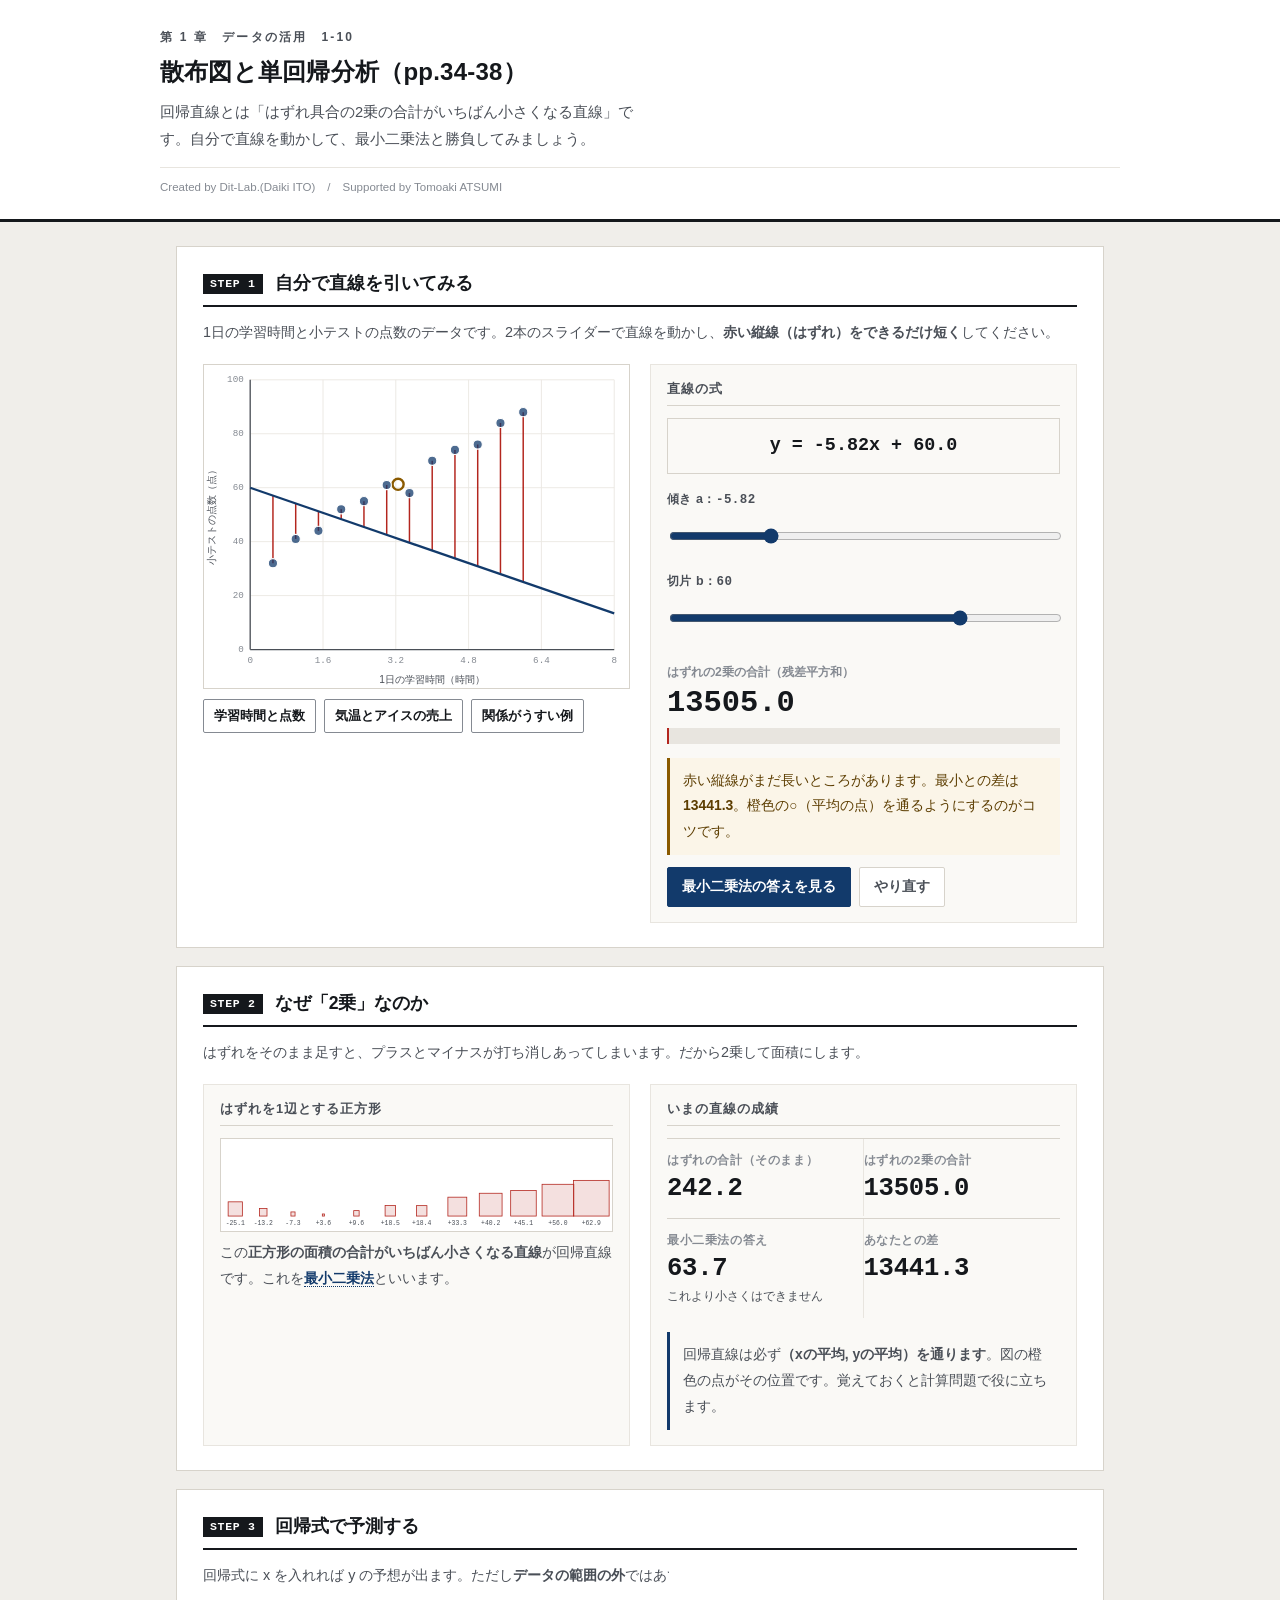
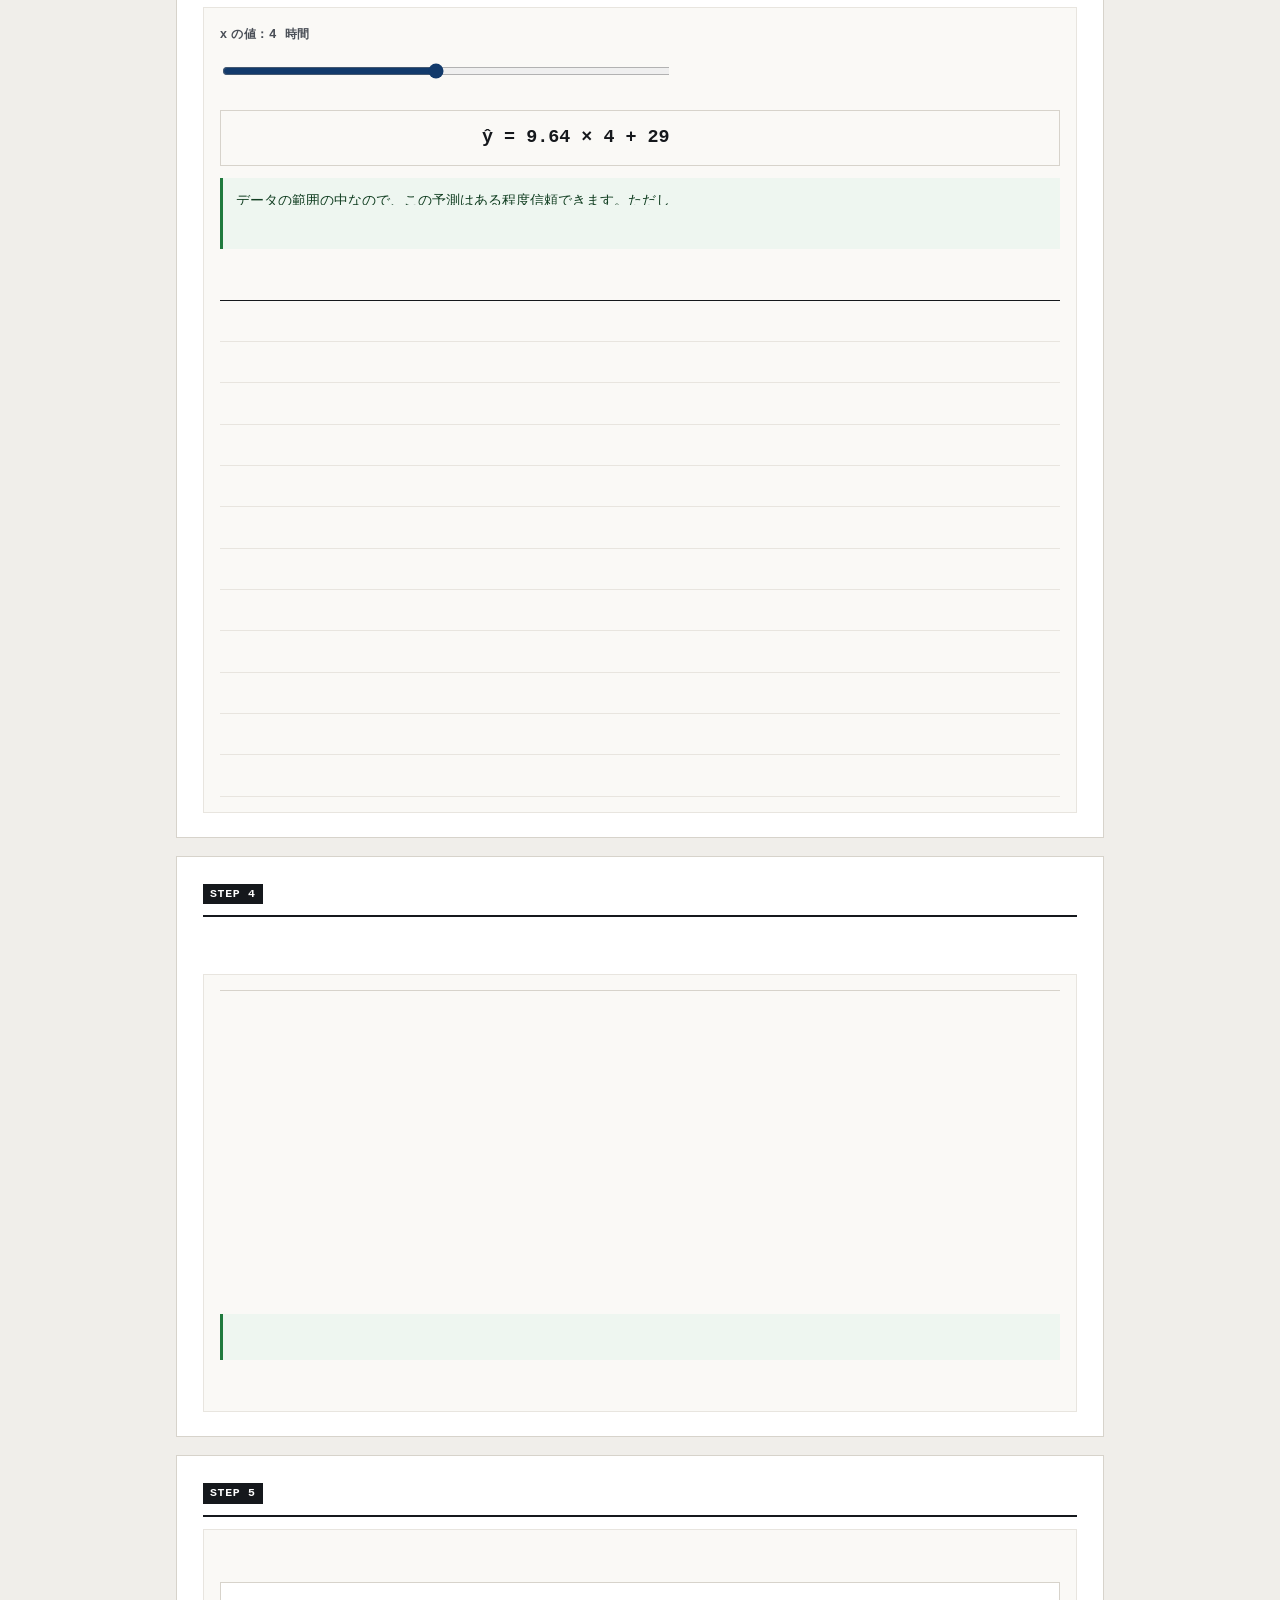
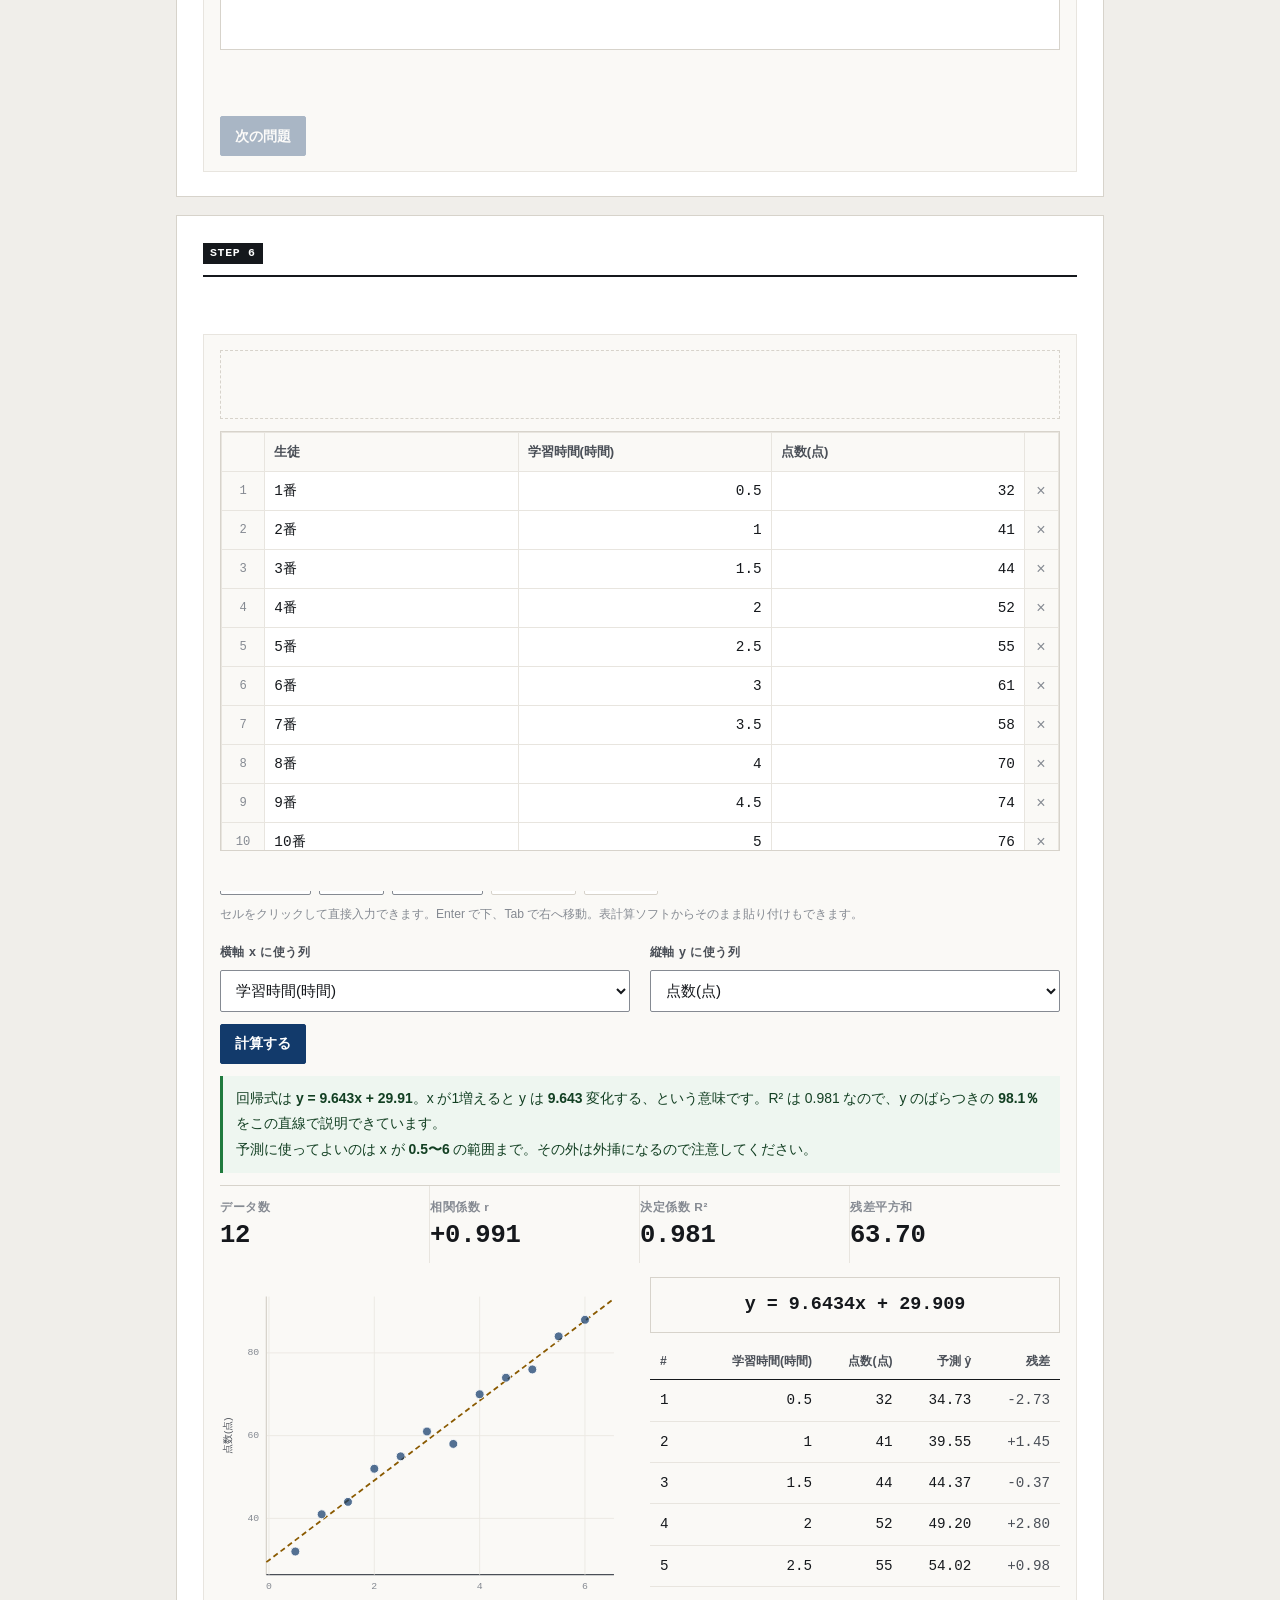
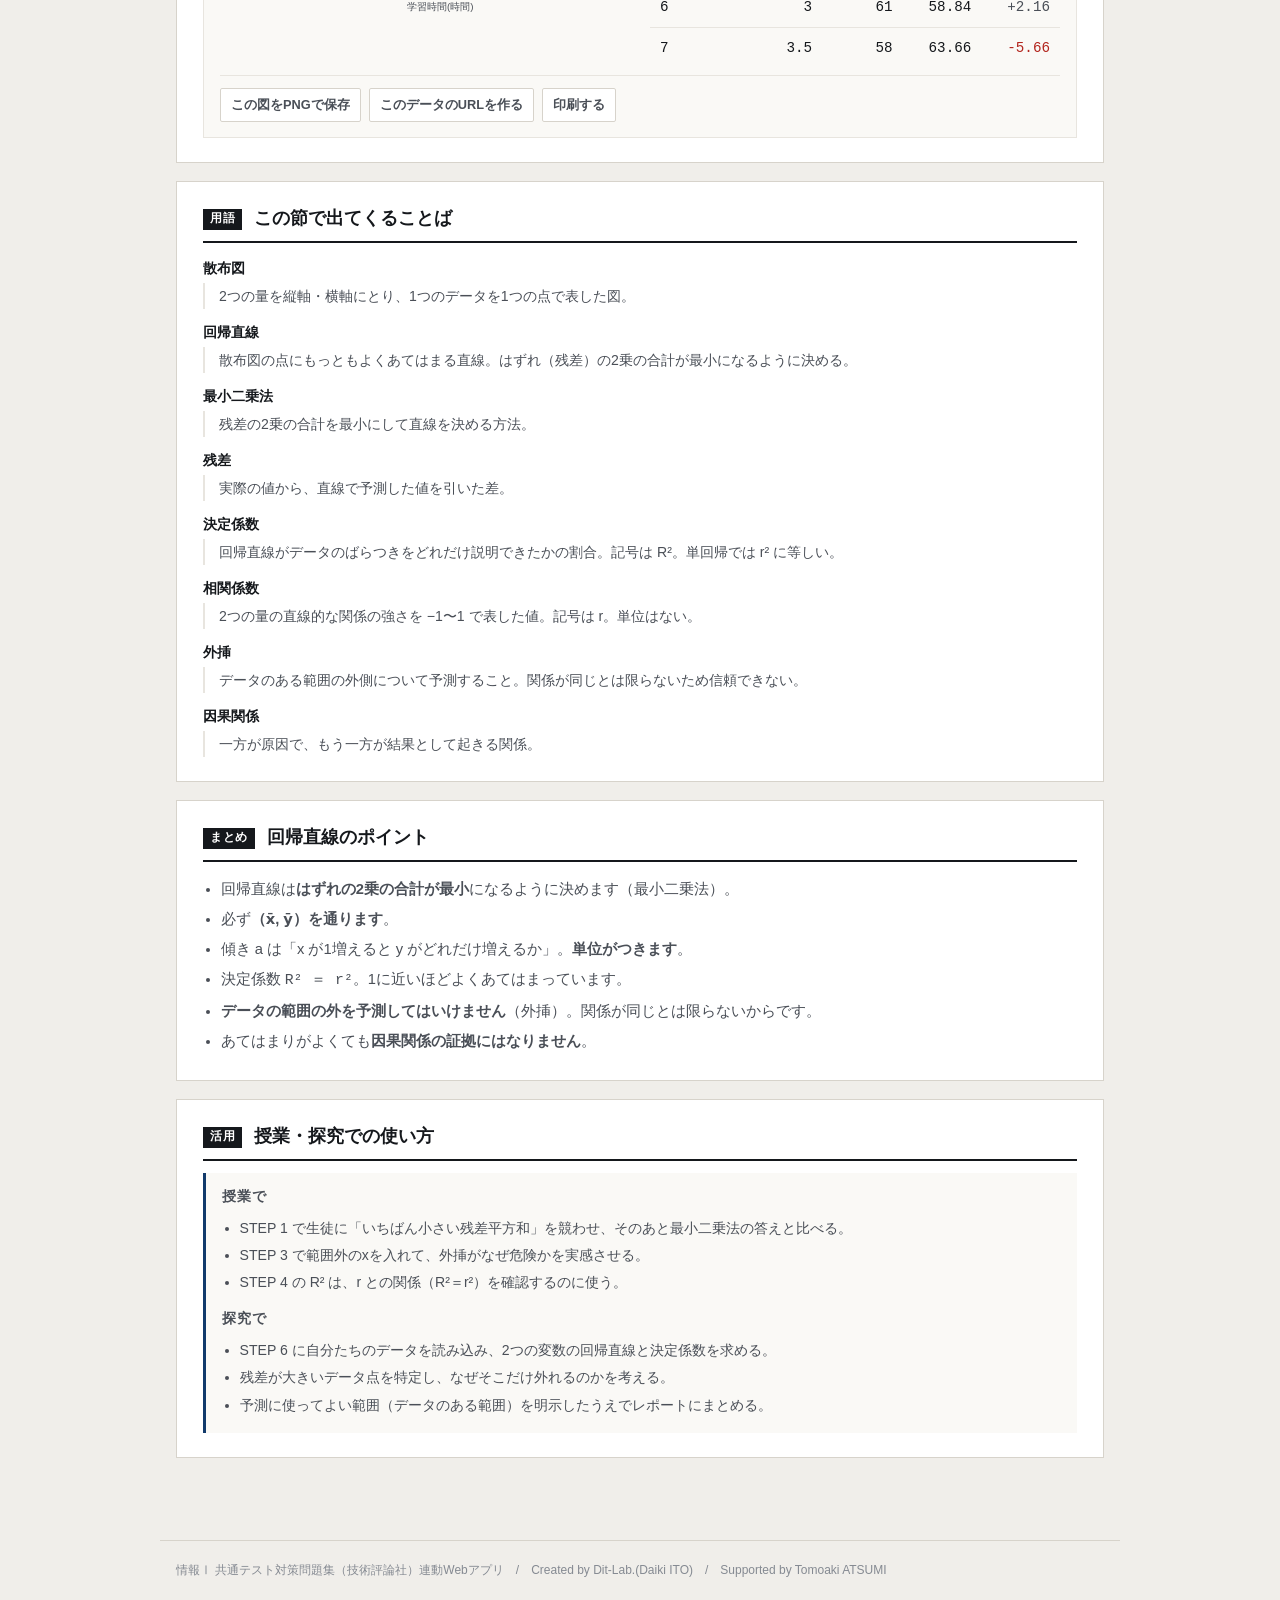
==== index.html @ fa0d80e7 "feat: 回帰直線を自分で引く体験・自分のデータでの回帰分析・用語解説を追加" ====
<!DOCTYPE html>
<html lang="ja">
<head>
<meta charset="UTF-8">
<meta name="viewport" content="width=device-width, initial-scale=1.0">
<title>散布図と単回帰分析｜情報Ⅰ共通テスト対策問題集</title>
<meta name="description" content="回帰直線とは「はずれ具合の2乗の合計がいちばん小さくなる直線」です。自分で直線を動かして、最小二乗法と勝負してみましょう。">
<link rel="icon" href="data:image/svg+xml,%3Csvg xmlns=%22http://www.w3.org/2000/svg%22 viewBox=%220 0 32 32%22%3E%3Crect width=%2232%22 height=%2232%22 fill=%22%2315181c%22/%3E%3Ctext x=%2216%22 y=%2222%22 font-size=%2218%22 font-family=%22monospace%22 fill=%22%23fff%22 text-anchor=%22middle%22%3E01%3C/text%3E%3C/svg%3E">
<link rel="stylesheet" href="css/style.css">
<link rel="stylesheet" href="css/app.css">
</head>
<body>

<header class="app-header">
  <div class="inner">
    <span class="eyebrow">第 1 章　データの活用　1-10</span>
    <h1>散布図と単回帰分析（pp.34-38）</h1>
    <p class="lead">回帰直線とは「はずれ具合の2乗の合計がいちばん小さくなる直線」です。自分で直線を動かして、最小二乗法と勝負してみましょう。</p>
    <p class="credit">Created by Dit-Lab.(Daiki ITO)　/　Supported by Tomoaki ATSUMI</p>
  </div>
</header>

<main class="wrap">
  <section class="step" id="step1">
    <h2><span class="no">STEP 1</span>自分で直線を引いてみる</h2>
    <p class="desc">1日の学習時間と小テストの点数のデータです。2本のスライダーで直線を動かし、<strong>赤い縦線（はずれ）をできるだけ短く</strong>してください。</p>

    <div class="grid c2">
      <div>
        <div id="fitBox"></div>
        <div class="btn-row" style="margin-top:10px">
          <button class="btn sm" data-data="study">学習時間と点数</button>
          <button class="btn sm" data-data="temp">気温とアイスの売上</button>
          <button class="btn sm" data-data="weak">関係がうすい例</button>
        </div>
      </div>
      <div class="panel">
        <h3>直線の式</h3>
        <div class="eq" id="eqNow">y = 1.00x + 0.0</div>

        <label class="fld" style="margin-top:14px" for="slope">傾き a：<span class="mono" id="slopeV">1.00</span></label>
        <input type="range" id="slope" min="-3" max="12" step="0.05" value="1">
        <label class="fld" style="margin-top:8px" for="intercept">切片 b：<span class="mono" id="interceptV">0</span></label>
        <input type="range" id="intercept" min="-20" max="90" step="1" value="0">

        <div style="margin-top:16px">
          <div class="k" style="font-size:.76rem;color:var(--ink-3);font-weight:700">はずれの2乗の合計（残差平方和）</div>
          <div class="rss" id="rssVal">—</div>
          <div class="rssbar"><i id="rssBar"></i></div>
        </div>
        <div class="note" id="fitNote" style="margin-top:14px"></div>
        <div class="btn-row" style="margin-top:12px">
          <button class="btn primary" id="showBest">最小二乗法の答えを見る</button>
          <button class="btn ghost" id="resetFit">やり直す</button>
        </div>
      </div>
    </div>
  </section>

  <section class="step" id="step2">
    <h2><span class="no">STEP 2</span>なぜ「2乗」なのか</h2>
    <p class="desc">はずれをそのまま足すと、プラスとマイナスが打ち消しあってしまいます。だから2乗して面積にします。</p>
    <div class="grid c2">
      <div class="panel">
        <h3>はずれを1辺とする正方形</h3>
        <div id="sqBox2"></div>
        <p class="why" style="margin-top:8px">この<strong>正方形の面積の合計がいちばん小さくなる直線</strong>が回帰直線です。これを<span class="term" data-t="最小二乗法">最小二乗法</span>といいます。</p>
      </div>
      <div class="panel">
        <h3>いまの直線の成績</h3>
        <div class="metrics">
          <div class="metric"><div class="k">はずれの合計（そのまま）</div><div class="v" id="sumRes">—</div></div>
          <div class="metric"><div class="k">はずれの2乗の合計</div><div class="v" id="sumSq">—</div></div>
        </div>
        <div class="metrics" style="margin-top:2px">
          <div class="metric"><div class="k">最小二乗法の答え</div><div class="v" id="bestSq">—</div><div class="s">これより小さくはできません</div></div>
          <div class="metric"><div class="k">あなたとの差</div><div class="v" id="gapSq">—</div></div>
        </div>
        <div class="note info" style="margin-top:14px">
          回帰直線は必ず<strong>（xの平均, yの平均）を通ります</strong>。図の橙色の点がその位置です。覚えておくと計算問題で役に立ちます。
        </div>
      </div>
    </div>
  </section>

  <section class="step" id="step3">
    <h2><span class="no">STEP 3</span>回帰式で予測する</h2>
    <p class="desc">回帰式に x を入れれば y の予想が出ます。ただし<strong>データの範囲の外</strong>ではあてになりません。</p>
    <div class="panel">
      <label class="fld" for="predX">x の値：<span class="mono" id="predXv"></span></label>
      <input type="range" id="predX" min="0" max="20" step="0.5" value="5">
      <div class="eq" id="predEq" style="margin-top:12px"></div>
      <div class="note" id="predNote" style="margin-top:12px"></div>
      <div class="tbl-scroll" style="margin-top:14px">
        <table class="tbl" id="predTable">
          <thead><tr><th>#</th><th>x</th><th>実際の y</th><th>予測 ŷ</th><th>はずれ y−ŷ</th></tr></thead>
          <tbody></tbody>
        </table>
      </div>
    </div>
  </section>

  <section class="step" id="step4">
    <h2><span class="no">STEP 4</span>あてはまりのよさを数字にする</h2>
    <p class="desc"><span class="term" data-t="決定係数">決定係数</span> R² は「y のばらつきのうち、どれだけを直線で説明できたか」の割合です。</p>
    <div class="panel">
      <div class="metrics">
        <div class="metric"><div class="k">相関係数 r</div><div class="v" id="mR">—</div></div>
        <div class="metric"><div class="k">決定係数 R²</div><div class="v" id="mR2">—</div></div>
        <div class="metric"><div class="k">説明できた割合</div><div class="v" id="mPct">—</div></div>
      </div>
      <div id="r2Chart" style="margin-top:14px"></div>
      <div class="note" id="r2Note" style="margin-top:12px"></div>
      <p class="why" style="margin-top:10px">
        単回帰では <span class="mono">R² ＝ r²</span> の関係があります。r が ±0.8 なら R² は 0.64、つまり約64％を説明できたことになります。
      </p>
    </div>
  </section>

  <section class="step" id="step5">
    <h2><span class="no">STEP 5</span>確認クイズ</h2>
    <div class="panel">
      <div class="qhead">
        <span class="badge" id="qProgress">1 / 1</span>
        <span class="badge">正解 <span class="score" id="qScore">0</span></span>
      </div>
      <div class="card-q"><div class="q-scene" id="qText"></div></div>
      <div class="choice4" id="qChoices"></div>
      <div class="note" id="qFb" hidden style="margin-top:12px"></div>
      <div class="btn-row" style="margin-top:12px">
        <button class="btn primary" id="qNext" disabled>次の問題</button>
        <button class="btn ghost" id="qReset">最初から</button>
      </div>
    </div>
  </section>


  <section class="step" id="step6">
    <h2><span class="no">STEP 6</span>自分のデータで回帰直線を求める</h2>
    <p class="desc">Excelファイル（.xlsx）やCSVを読み込むか、表に直接入力してください。2つの列をえらぶと、散布図・回帰直線・残差まで計算します。</p>
    <div class="panel">
      <div id="dataInput"></div>
      <div class="grid c2" style="margin-top:16px">
        <div><label class="fld" for="mx">横軸 x に使う列</label><select id="mx" class="sel"></select></div>
        <div><label class="fld" for="my">縦軸 y に使う列</label><select id="my" class="sel"></select></div>
      </div>
      <div class="btn-row" style="margin-top:12px"><button class="btn primary" id="calcMine">計算する</button></div>
      <div class="note" id="myNote" hidden style="margin-top:12px"></div>
      <div class="metrics" id="myStats" style="margin-top:12px"></div>
      <div class="grid c2" style="margin-top:14px">
        <div id="myChart"></div>
        <div>
          <div class="eq" id="myEq" style="margin-bottom:10px"></div>
          <div class="tbl-scroll" style="max-height:320px;overflow:auto"><table class="tbl" id="myTable"></table></div>
        </div>
      </div>
      <div class="toolbar" id="myTools"></div>
    </div>
  </section>

  <section class="step" id="glossary">
    <h2><span class="no">用語</span>この節で出てくることば</h2>
    <div id="glossBox"></div>
  </section>

  <section class="step">
    <h2><span class="no">まとめ</span>回帰直線のポイント</h2>
    <ul style="margin:0;padding-left:1.2em;color:var(--ink-2);font-size:.92rem;line-height:2.05">
      <li>回帰直線は<strong>はずれの2乗の合計が最小</strong >になるように決めます（最小二乗法）。</li>
      <li>必ず<strong>（x̄, ȳ）を通ります</strong>。</li>
      <li>傾き a は「x が1増えると y がどれだけ増えるか」。<strong>単位がつきます</strong>。</li>
      <li>決定係数 <span class="mono">R² ＝ r²</span>。1に近いほどよくあてはまっています。</li>
      <li><strong>データの範囲の外を予測してはいけません</strong>（外挿）。関係が同じとは限らないからです。</li>
      <li>あてはまりがよくても<strong>因果関係の証拠にはなりません</strong>。</li>
    </ul>
  </section>

  <section class="step">
    <h2><span class="no">活用</span>授業・探究での使い方</h2>
    <div class="use-note">
      <h3>授業で</h3>
      <ul>
        <li>STEP 1 で生徒に「いちばん小さい残差平方和」を競わせ、そのあと最小二乗法の答えと比べる。</li>
        <li>STEP 3 で範囲外のxを入れて、外挿がなぜ危険かを実感させる。</li>
        <li>STEP 4 の R² は、r との関係（R²＝r²）を確認するのに使う。</li>
      </ul>
      <h3 style="margin-top:12px">探究で</h3>
      <ul>
        <li>STEP 6 に自分たちのデータを読み込み、2つの変数の回帰直線と決定係数を求める。</li>
        <li>残差が大きいデータ点を特定し、なぜそこだけ外れるのかを考える。</li>
        <li>予測に使ってよい範囲（データのある範囲）を明示したうえでレポートにまとめる。</li>
      </ul>
    </div>
  </section>

</main>

<footer class="app-footer">
  情報Ⅰ 共通テスト対策問題集（技術評論社）連動Webアプリ　/　Created by Dit-Lab.(Daiki ITO)　/　Supported by Tomoaki ATSUMI
</footer>

<script src="js/tools.js"></script>
<script src="js/chart.js"></script>
<script src="js/grid.js"></script>
<script src="js/xlsx.js"></script>
<script src="js/datainput.js"></script>
<script src="js/terms.js"></script>
<script src="js/app.js"></script>
</body>
</html>
---- css/style.css ----
/* =========================================================
   情報Ⅰ 共通テスト対策問題集 — Web アプリ共通スタイル
   紙面（参考書）に寄せた設計。装飾色は使わず、色は意味を持つときだけ。
   ========================================================= */

:root{
  --paper:#ffffff;
  --paper-2:#faf9f6;      /* うすい紙 */
  --bg:#f0eeea;           /* 台紙 */
  --ink:#15181c;
  --ink-2:#4a4f57;
  --ink-3:#858a92;
  --rule:#d7d3cb;         /* 罫線 */
  --rule-2:#e8e5df;
  --accent:#123a6b;       /* 濃紺。主要操作と現在地だけに使う */
  --accent-w:#e9eef6;
  --zero:#c0392b;         /* 左＝0 */
  --one:#1d4ed8;          /* 右＝1 */
  --ok:#1f7a3d;   --ok-bg:#eef6f0;
  --ng:#b3261e;   --ng-bg:#fbefee;
  --warn:#8a5a00; --warn-bg:#fbf5e8;
  --font:"Hiragino Kaku Gothic ProN","Hiragino Sans","Yu Gothic Medium","Yu Gothic",
         "Noto Sans JP",Meiryo,-apple-system,BlinkMacSystemFont,sans-serif;
  --mono:"SFMono-Regular",Menlo,Consolas,"Courier New",monospace;
}

*{box-sizing:border-box}
[hidden]{display:none !important}
html{-webkit-text-size-adjust:100%}
body{
  margin:0; background:var(--bg); color:var(--ink);
  font-family:var(--font); font-size:16px; line-height:1.85;
  font-feature-settings:"palt" 1;
}
h1,h2,h3,h4{line-height:1.45; margin:0; font-weight:700}
p{margin:0 0 .75em} p:last-child{margin-bottom:0}
a{color:var(--accent)}

/* ---------- 標題 ---------- */
.app-header{background:var(--paper); border-bottom:3px solid var(--ink); padding:26px 20px 20px}
.app-header .inner{max-width:960px; margin:0 auto}
.app-header .eyebrow{
  font-size:.75rem; font-weight:700; color:var(--ink-2); letter-spacing:.18em;
  display:block; margin-bottom:7px;
}
.app-header h1{font-size:1.5rem; letter-spacing:.01em}
.app-header .lead{font-size:.92rem; color:var(--ink-2); margin-top:9px; max-width:60ch}
.app-header .credit{
  font-size:.72rem; color:var(--ink-3); margin-top:14px;
  padding-top:9px; border-top:1px solid var(--rule-2);
}

/* ---------- 版面 ---------- */
.wrap{max-width:960px; margin:0 auto; padding:24px 16px 64px}
.step{background:var(--paper); border:1px solid var(--rule); padding:24px 26px; margin-bottom:18px}
.step > h2{
  display:flex; align-items:baseline; gap:12px; font-size:1.1rem;
  padding-bottom:9px; border-bottom:2px solid var(--ink); margin-bottom:12px;
}
.step > h2 .no{
  flex:none; font-family:var(--mono); font-size:.72rem; font-weight:700;
  background:var(--ink); color:var(--paper); padding:2px 7px; letter-spacing:.06em;
  position:relative; top:-2px;
}
.step > .desc{color:var(--ink-2); font-size:.9rem; margin-bottom:18px}
.step[hidden]{display:none}

.grid{display:grid; gap:20px}
.grid > *{min-width:0}          /* 子の中身で列が広がるのを防ぐ */
@media(min-width:800px){ .grid.c2{grid-template-columns:1fr 1fr} }

.panel{border:1px solid var(--rule-2); background:var(--paper-2); padding:15px 16px; min-width:0}
.panel > h3{
  font-size:.8rem; font-weight:700; color:var(--ink-2); letter-spacing:.08em;
  margin-bottom:12px; padding-bottom:6px; border-bottom:1px solid var(--rule);
}

/* ---------- 部品 ---------- */
.btn{
  appearance:none; border:1px solid var(--ink-3); background:var(--paper); color:var(--ink);
  font-family:inherit; font-size:.88rem; font-weight:700; padding:8px 14px;
  border-radius:2px; cursor:pointer; min-height:40px; line-height:1.4;
  transition:background .12s, border-color .12s, color .12s;
}
.btn:hover:not(:disabled){background:var(--accent-w); border-color:var(--accent); color:var(--accent)}
.btn:disabled{opacity:.35; cursor:not-allowed}
.btn.primary{background:var(--accent); color:var(--paper); border-color:var(--accent)}
.btn.primary:hover:not(:disabled){background:#0d2c53; color:var(--paper)}
.btn.ghost{border-color:var(--rule); color:var(--ink-2)}
.btn.sm{font-size:.8rem; padding:5px 10px; min-height:34px}
.btn-row{display:flex; flex-wrap:wrap; gap:8px; align-items:center}

/* タブ（見出し下線式） */
.seg{display:flex; gap:0; border-bottom:1px solid var(--rule)}
.seg button{
  appearance:none; border:0; background:transparent; font-family:inherit; font-size:.88rem;
  font-weight:700; color:var(--ink-3); padding:9px 4px; margin-right:26px; cursor:pointer;
  border-bottom:3px solid transparent; margin-bottom:-1px; min-height:40px;
}
.seg button:hover{color:var(--ink-2)}
.seg button[aria-pressed="true"]{color:var(--ink); border-bottom-color:var(--accent)}

label.fld{display:block; font-size:.78rem; font-weight:700; color:var(--ink-2); margin-bottom:5px; letter-spacing:.04em}
input[type=text], textarea, input[type=number]{
  width:100%; font-family:inherit; font-size:1rem; color:var(--ink);
  border:1px solid var(--ink-3); border-radius:2px; padding:9px 11px;
  background:var(--paper); min-height:42px;
}
input:focus, textarea:focus{outline:2px solid var(--accent); outline-offset:-1px; border-color:var(--accent)}
.btn:focus-visible, .seg button:focus-visible, .node-card:focus-visible{outline:2px solid var(--accent); outline-offset:2px}
textarea{resize:vertical; line-height:1.7}
.mono{font-family:var(--mono)}

table.tbl{width:100%; border-collapse:collapse; font-size:.89rem}
table.tbl th, table.tbl td{border-bottom:1px solid var(--rule-2); padding:7px 10px; text-align:right}
table.tbl th:first-child, table.tbl td:first-child{text-align:left}
table.tbl thead th{border-bottom:1.5px solid var(--ink); font-size:.76rem; color:var(--ink-2); font-weight:700; white-space:nowrap}
.tbl-scroll{overflow-x:auto; -webkit-overflow-scrolling:touch; max-width:100%}

.note{padding:10px 13px; font-size:.87rem; border-left:3px solid var(--ink-3); background:var(--paper-2)}
.note.ok{background:var(--ok-bg); border-left-color:var(--ok); color:#123f22}
.note.ng{background:var(--ng-bg); border-left-color:var(--ng); color:#6d1a15}
.note.info{background:var(--paper-2); border-left-color:var(--accent); color:var(--ink-2)}
.note.warn{background:var(--warn-bg); border-left-color:var(--warn); color:#5c3d00}
.note[hidden]{display:none}

.badge{
  display:inline-block; font-size:.72rem; font-weight:700; padding:1px 7px;
  border:1px solid var(--rule); color:var(--ink-2); background:var(--paper); letter-spacing:.04em;
}

/* 数値は罫線で仕切るだけ。カードにしない */
.metrics{display:flex; flex-wrap:wrap; gap:0; border-top:1px solid var(--rule)}
.metric{flex:1 1 130px; padding:11px 14px 11px 0; border-right:1px solid var(--rule-2)}
.metric:last-child{border-right:0}
.metric .k{font-size:.74rem; color:var(--ink-3); font-weight:700; letter-spacing:.05em}
.metric .v{font-size:1.6rem; font-weight:700; line-height:1.3; font-family:var(--mono); letter-spacing:-.01em}
.metric .s{font-size:.76rem; color:var(--ink-2)}

.bit0{color:var(--zero); font-weight:700}
.bit1{color:var(--one); font-weight:700}

.app-footer{
  max-width:960px; margin:0 auto; padding:18px 16px 44px; color:var(--ink-3);
  font-size:.75rem; border-top:1px solid var(--rule);
}
.sr-only{position:absolute;width:1px;height:1px;overflow:hidden;clip:rect(0 0 0 0);white-space:nowrap}

@media(max-width:640px){
  body{font-size:15px}
  .app-header{padding:20px 16px 16px}
  .app-header h1{font-size:1.16rem}
  .wrap{padding:16px 12px 52px}
  .step{padding:18px 15px}
  .seg button{margin-right:18px; font-size:.84rem}
  .metric{flex-basis:50%; border-right:0}
}
@media (prefers-reduced-motion:reduce){ *{animation:none!important; transition:none!important} }

/* ---------- 自分のデータ・共有・印刷 ---------- */
.toolbar{display:flex; flex-wrap:wrap; gap:8px; align-items:center; margin-top:12px;
  padding-top:12px; border-top:1px solid var(--rule-2)}
.toolbar .hint{font-size:.78rem; color:var(--ink-3)}
.paste-area{width:100%; min-height:110px; font-family:var(--mono); font-size:.86rem}
.use-note{background:var(--paper-2); border-left:3px solid var(--accent); padding:14px 16px; font-size:.88rem}
.use-note h3{font-size:.86rem; letter-spacing:.06em; margin-bottom:8px; color:var(--ink-2)}
.use-note ol, .use-note ul{margin:0; padding-left:1.25em; line-height:1.95; color:var(--ink-2)}

@media print{
  body{background:#fff}
  .app-header{border-bottom:2px solid #000}
  .step{border:1px solid #bbb; break-inside:avoid; page-break-inside:avoid; margin-bottom:12px}
  .btn, .seg, .toolbar, input[type=range]{display:none !important}
  .note{border-left-width:2px}
  a[href]:after{content:""}
}

/* ---------- 入力グリッド ---------- */
.dg-scroll{overflow:auto; -webkit-overflow-scrolling:touch; border:1px solid var(--rule); background:var(--paper); max-height:420px}
table.dg{border-collapse:collapse; font-family:var(--mono); font-size:.9rem; min-width:100%}
table.dg th, table.dg td{border:1px solid var(--rule-2); padding:0}
table.dg thead th{background:var(--paper-2); position:sticky; top:0; z-index:2}
table.dg .dg-n{background:var(--paper-2); color:var(--ink-3); font-size:.76rem; font-weight:400;
  text-align:center; min-width:34px; padding:0 4px; position:sticky; left:0; z-index:1}
table.dg .dg-corner{background:var(--paper-2); min-width:34px; position:sticky; left:0; z-index:3}
table.dg .dg-act{background:var(--paper-2); width:34px}
.dg-h, .dg-c{width:100%; min-width:96px; border:0; background:transparent; font-family:inherit;
  font-size:.9rem; padding:8px 9px; color:var(--ink); min-height:38px}
.dg-h{font-weight:700; font-family:var(--font); font-size:.82rem; color:var(--ink-2)}
.dg-c.num{text-align:right}
.dg-c:focus, .dg-h:focus{outline:2px solid var(--accent); outline-offset:-2px; background:var(--accent-w)}
.dg-del{border:0; background:transparent; color:var(--ink-3); cursor:pointer; width:32px; height:34px; font-size:1rem}
.dg-del:hover{color:var(--ng)}
.dg-tools{display:flex; flex-wrap:wrap; gap:8px; align-items:center; margin-top:10px}
.dg-hint{font-size:.76rem; color:var(--ink-3)}

/* ---------- ファイル読み込み ---------- */
.filebox{display:flex; flex-wrap:wrap; gap:10px; align-items:center; padding:12px;
  border:1px dashed var(--rule); background:var(--paper-2)}
.filebox input[type=file]{font-size:.85rem; font-family:inherit; max-width:100%}
.filebox .sel{max-width:220px}
.filelabel{display:inline-flex; align-items:center; gap:6px; font-size:.85rem; font-weight:700;
  border:1px solid var(--ink-3); background:var(--paper); padding:8px 14px; border-radius:2px; cursor:pointer; min-height:40px}
.filelabel:hover{border-color:var(--accent); color:var(--accent); background:var(--accent-w)}
.filelabel input{display:none}

/* ---------- 用語解説 ---------- */
.term{position:relative; border-bottom:1.5px dotted var(--accent); cursor:help; color:var(--accent); font-weight:700}
.term .term-pop{display:none; position:absolute; left:0; top:1.7em; z-index:50; width:min(300px,78vw);
  background:var(--paper); border:1px solid var(--ink-3); box-shadow:0 6px 20px rgba(0,0,0,.14);
  padding:10px 12px; font-size:.82rem; font-weight:400; color:var(--ink-2); line-height:1.75;
  border-left:3px solid var(--accent); cursor:auto; text-align:left}
.term .term-pop b{display:block; color:var(--ink); font-size:.86rem; margin-bottom:3px}
.term.open .term-pop{display:block}
dl.gloss{margin:0; font-size:.88rem}
dl.gloss dt{font-weight:700; color:var(--ink); margin-top:10px}
dl.gloss dt:first-child{margin-top:0}
dl.gloss dd{margin:2px 0 0; color:var(--ink-2); line-height:1.85; padding-left:1em; border-left:2px solid var(--rule-2)}
@media print{ .term{border-bottom:0; color:inherit} .term .term-pop{display:none !important} }

/* ---------- スマホ・タブレット ---------- */
@media (max-width:1024px){
  /* iOS で入力時に画面が勝手に拡大するのを防ぐ（16px 未満だとズームする） */
  input[type=text], input[type=number], textarea, select, .dg-c, .dg-h{ font-size:16px }
  .dg-c, .dg-h{ min-width:110px }
}
@media (max-width:820px){
  .grid.c2{grid-template-columns:1fr}
  .dg-scroll{max-height:340px}
  .filebox{flex-direction:column; align-items:stretch}
  .filebox .sel{max-width:100%}
  .term .term-pop{left:auto; right:0; width:min(280px,86vw)}
}
@media (max-width:480px){
  .step > h2{font-size:1rem; flex-wrap:wrap}
  .metrics{gap:0}
  .metric{flex-basis:50%; padding-right:10px}
  .metric .v{font-size:1.3rem}
  .btn{padding:8px 12px}
  .dg-tools{gap:6px}
  .dg-hint{width:100%}
}
/* タッチ操作でのスクロールを滑らかに */
.tbl-scroll, .dg-scroll, .tree-box{ -webkit-overflow-scrolling:touch; overscroll-behavior-x:contain }
---- css/app.css ----
.qhead{display:flex; justify-content:space-between; align-items:center; margin-bottom:12px}
.card-q{border:1px solid var(--rule); background:var(--paper); padding:18px; margin-bottom:14px}
.q-scene{font-size:1rem; font-weight:700; line-height:1.9}
.choice4{display:grid; gap:8px; grid-template-columns:repeat(auto-fit,minmax(140px,1fr))}
.choice4 .btn.correct{background:var(--ok-bg); border-color:var(--ok); color:var(--ok)}
.choice4 .btn.wrong{background:var(--ng-bg); border-color:var(--ng); color:var(--ng)}
.choice4.locked{pointer-events:none}
input[type=range]{width:100%; accent-color:var(--accent); height:34px}
#fitBox, #sqBox2{border:1px solid var(--rule); background:var(--paper)}
#fitBox svg, #sqBox2 svg{display:block}
.eq{font-family:var(--mono); font-size:1.15rem; font-weight:700; text-align:center; padding:10px;
  border:1px solid var(--rule); background:var(--paper-2)}
.rss{font-family:var(--mono); font-size:1.9rem; font-weight:700; line-height:1.25}
.rssbar{height:16px; background:var(--rule-2); margin-top:6px; overflow:hidden}
.rssbar i{display:block; height:100%; background:var(--ng); width:0; transition:width .25s ease}
.rssbar i.best{background:var(--ok)}
.why{font-size:.85rem; color:var(--ink-2); line-height:1.85}
#predTable td{font-family:var(--mono)}
.sel{width:100%; font-family:inherit; font-size:.95rem; padding:9px 11px; min-height:42px;
  border:1px solid var(--ink-3); border-radius:2px; background:var(--paper); color:var(--ink)}
#myTable td{font-family:var(--mono)}
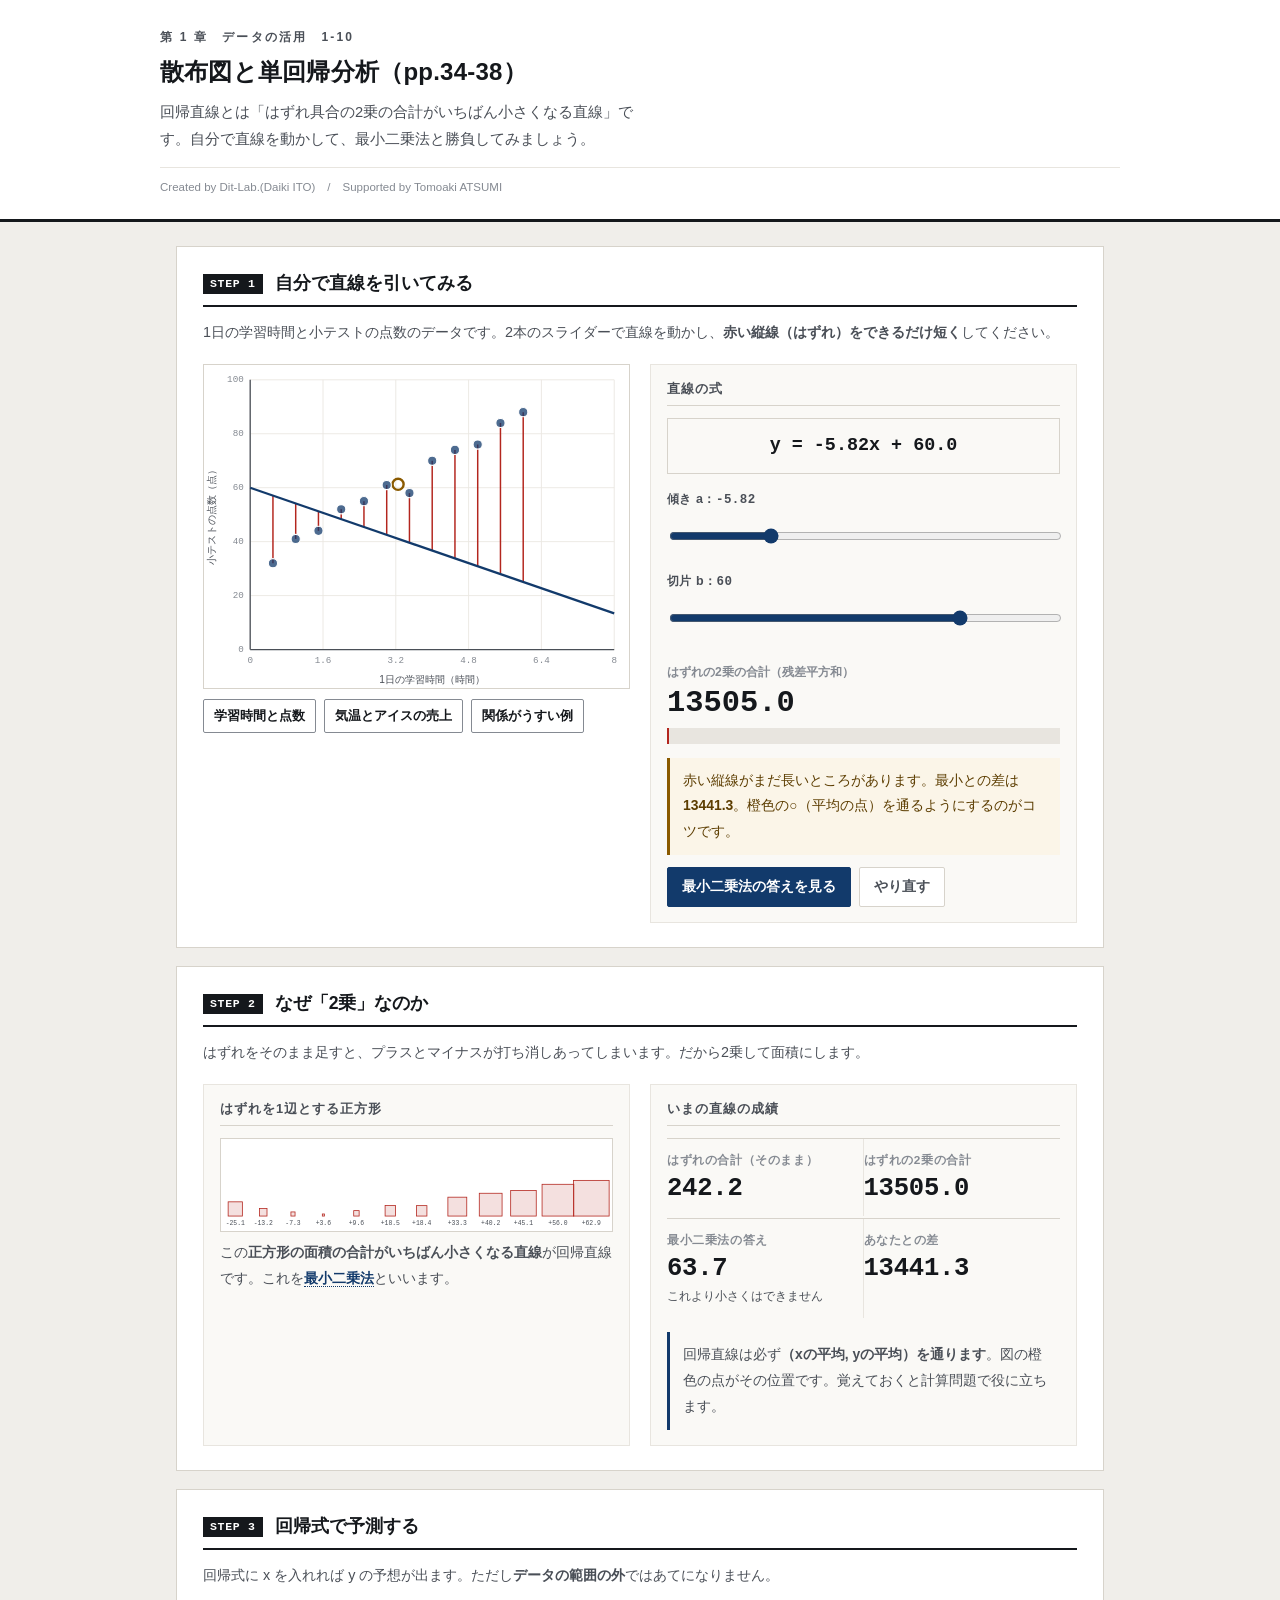
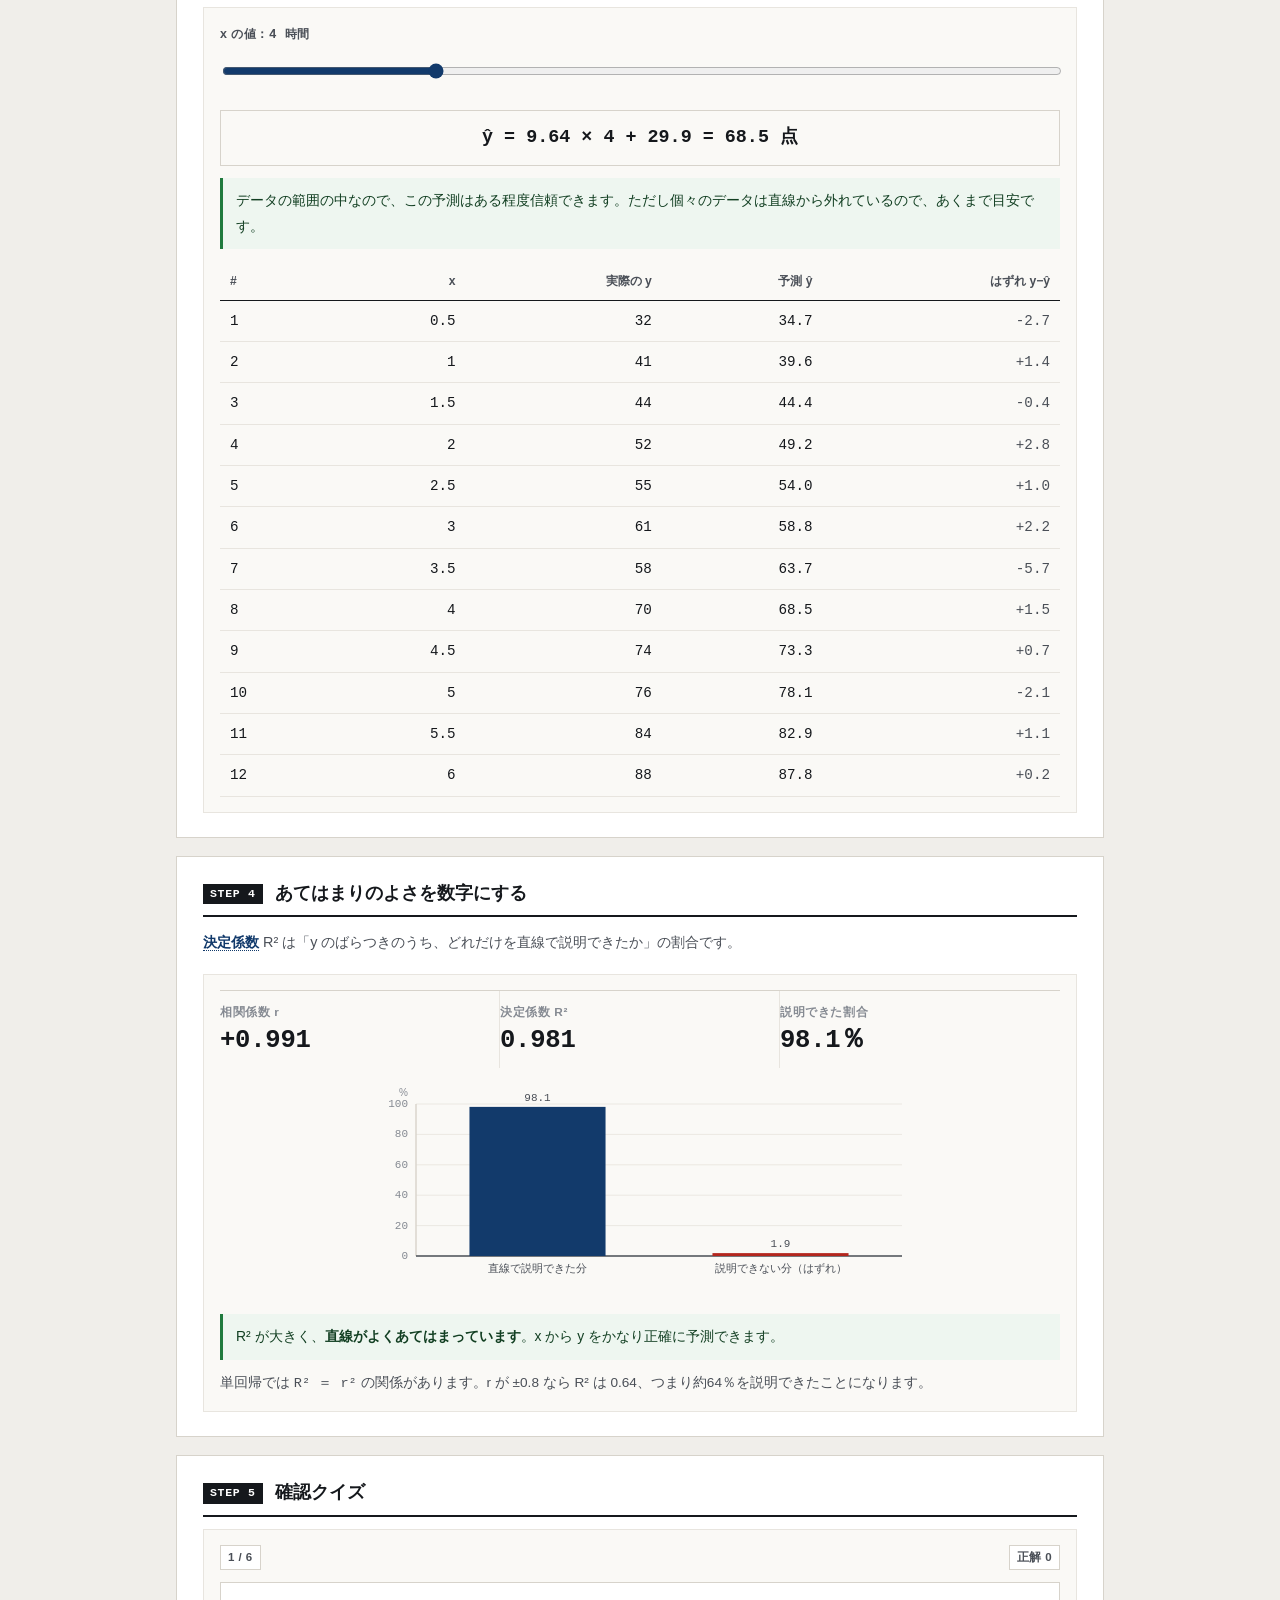
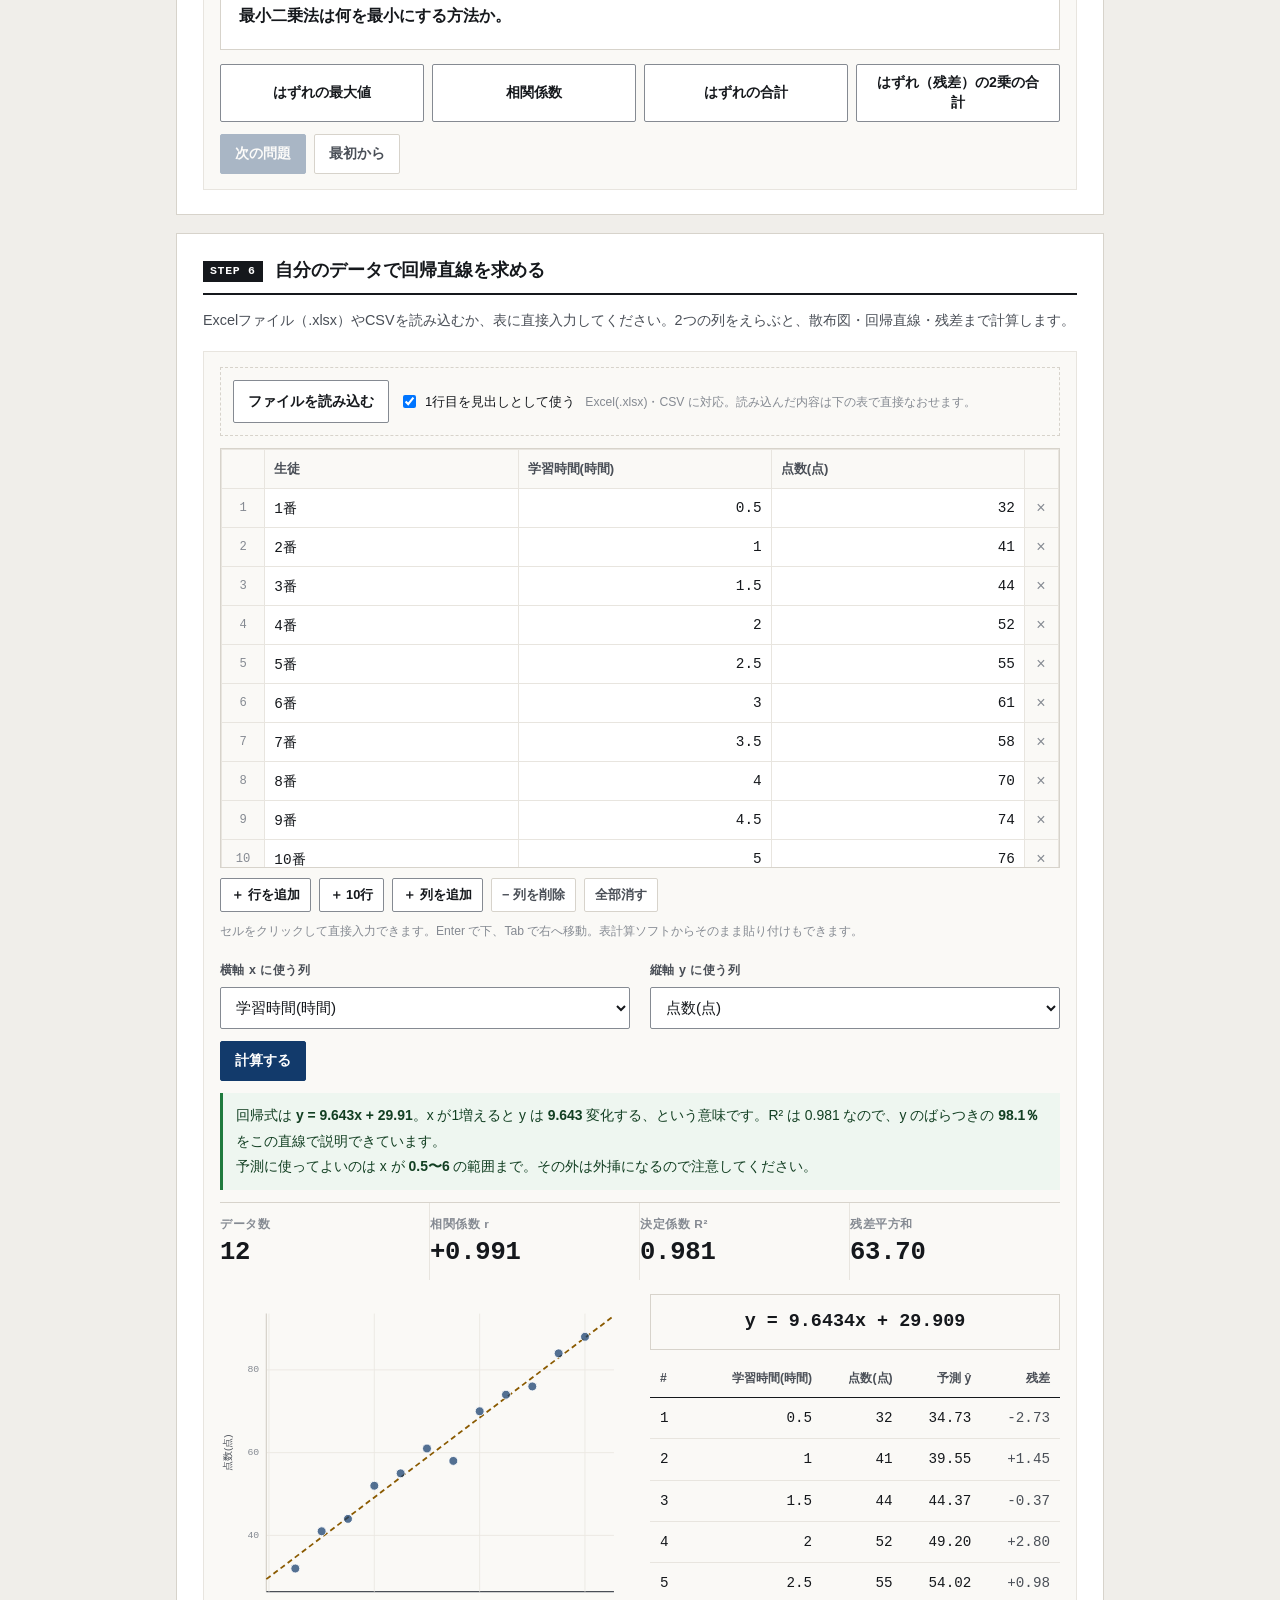
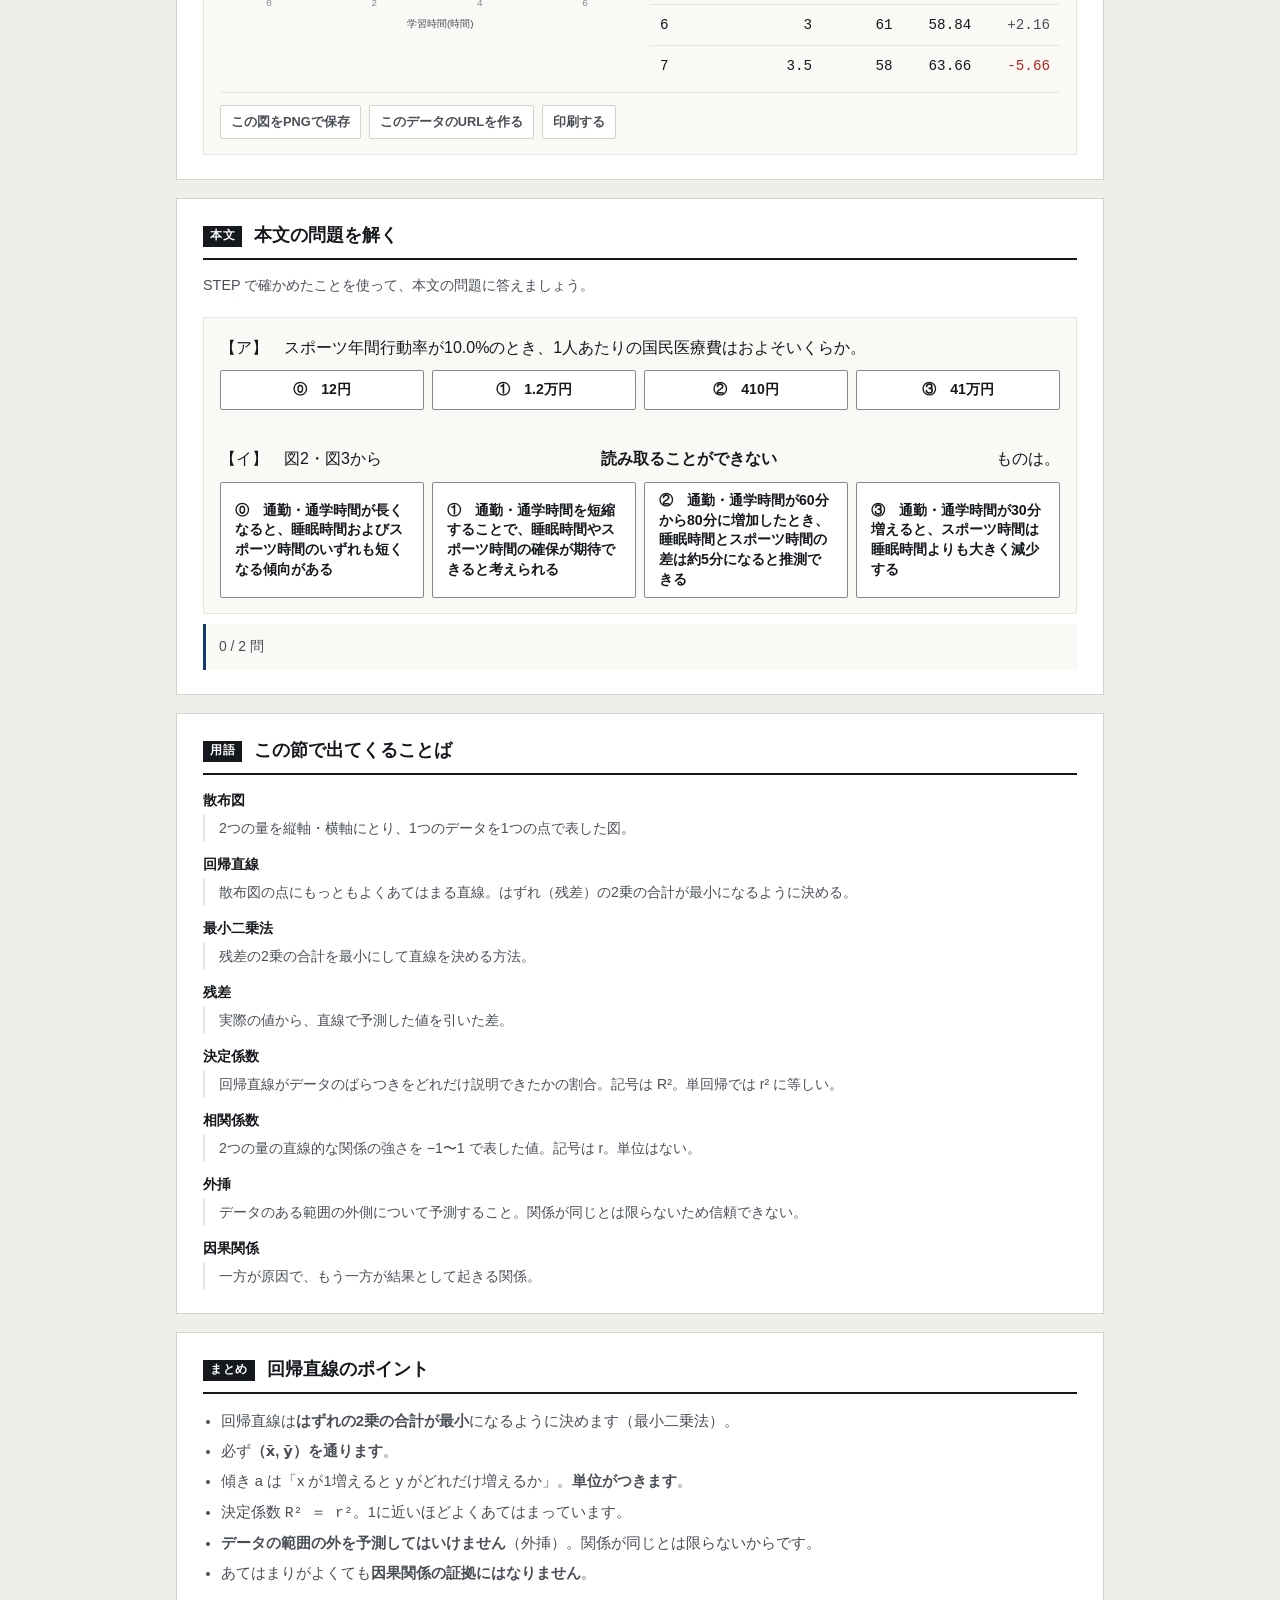
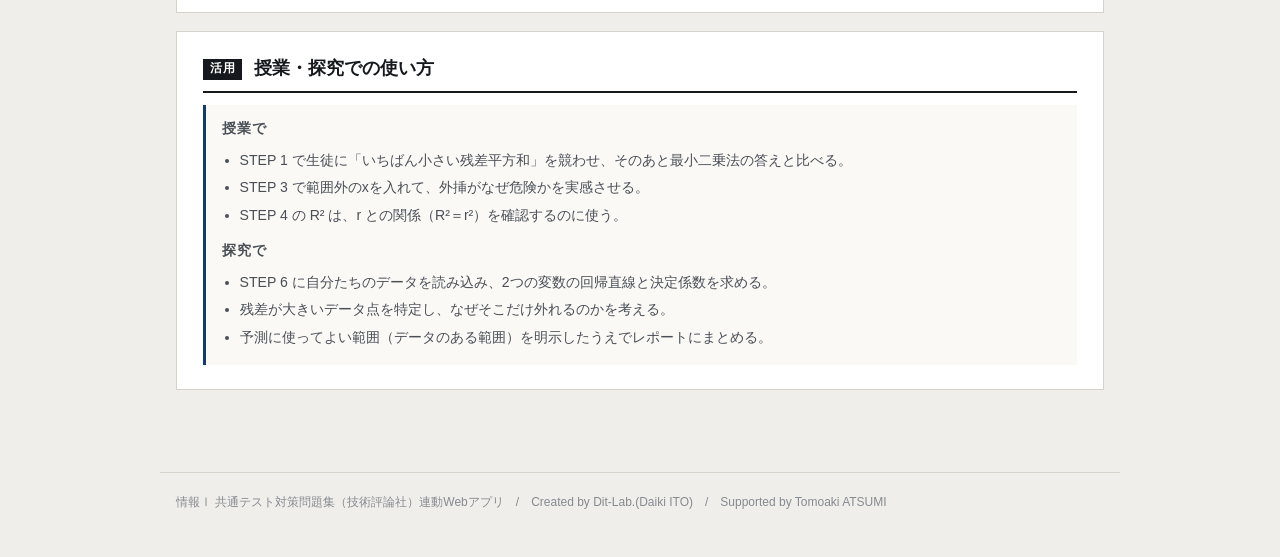
==== commit 41ed4c63: "feat: 本文の問題（空欄と解答群）をアプリ内で解けるセクションを追加。本文の答えと解説を明示" ====
--- a/index.html
+++ b/index.html
@@ -6,8 +6,8 @@
 <title>散布図と単回帰分析｜情報Ⅰ共通テスト対策問題集</title>
 <meta name="description" content="回帰直線とは「はずれ具合の2乗の合計がいちばん小さくなる直線」です。自分で直線を動かして、最小二乗法と勝負してみましょう。">
 <link rel="icon" href="data:image/svg+xml,%3Csvg xmlns=%22http://www.w3.org/2000/svg%22 viewBox=%220 0 32 32%22%3E%3Crect width=%2232%22 height=%2232%22 fill=%22%2315181c%22/%3E%3Ctext x=%2216%22 y=%2222%22 font-size=%2218%22 font-family=%22monospace%22 fill=%22%23fff%22 text-anchor=%22middle%22%3E01%3C/text%3E%3C/svg%3E">
-<link rel="stylesheet" href="css/style.css">
-<link rel="stylesheet" href="css/app.css">
+<link rel="stylesheet" href="css/style.css?v=239696b1">
+<link rel="stylesheet" href="css/app.css?v=a5a8e687">
 </head>
 <body>
 
@@ -156,6 +156,13 @@
       </div>
       <div class="toolbar" id="myTools"></div>
     </div>
+  </section>
+
+  <section class="step" id="stepBook">
+    <h2><span class="no">本文</span>本文の問題を解く</h2>
+    <p class="desc">STEP で確かめたことを使って、本文の問題に答えましょう。</p>
+    <div class="panel" id="bookBox"></div>
+    <div class="note" id="bookNote" style="margin-top:10px"></div>
   </section>
 
   <section class="step" id="glossary">
@@ -199,12 +206,13 @@
   情報Ⅰ 共通テスト対策問題集（技術評論社）連動Webアプリ　/　Created by Dit-Lab.(Daiki ITO)　/　Supported by Tomoaki ATSUMI
 </footer>
 
-<script src="js/tools.js"></script>
-<script src="js/chart.js"></script>
-<script src="js/grid.js"></script>
-<script src="js/xlsx.js"></script>
-<script src="js/datainput.js"></script>
-<script src="js/terms.js"></script>
-<script src="js/app.js"></script>
+<script src="js/tools.js?v=c07db610"></script>
+<script src="js/chart.js?v=fb6e3be1"></script>
+<script src="js/grid.js?v=b72ee2f5"></script>
+<script src="js/xlsx.js?v=53c47a9c"></script>
+<script src="js/datainput.js?v=dbe2aecf"></script>
+<script src="js/terms.js?v=e9184cc4"></script>
+<script src="js/quiz.js?v=5d6779cc"></script>
+<script src="js/app.js?v=31e25f87"></script>
 </body>
 </html>
--- a/css/style.css
+++ b/css/style.css
@@ -242,3 +242,28 @@
 }
 /* タッチ操作でのスクロールを滑らかに */
 .tbl-scroll, .dg-scroll, .tree-box{ -webkit-overflow-scrolling:touch; overscroll-behavior-x:contain }
+
+/* 幅指定つきの入力欄がスマートフォンではみ出さないようにする */
+input[type=text], input[type=number], input[type=search], textarea, select{ max-width:100% }
+.btn-row > label{ min-width:0; max-width:100% }
+.btn-row > label input, .btn-row > label select{ max-width:100% }
+
+/* 共通：○×判定・並べかえ（quiz.js 用） */
+.abcde{border:1px solid var(--rule); border-radius:3px; overflow:hidden}
+.abcde > div{border-top:1px solid var(--rule); padding:10px 12px}
+.abcde > div:first-child{border-top:0}
+.abcde .st{display:flex; gap:10px; align-items:flex-start; flex-wrap:wrap}
+.abcde .st .k{font-weight:700; font-family:var(--mono); min-width:1.4em}
+.abcde .st .t{flex:1; min-width:12em}
+.abcde .jb{display:flex; gap:6px}
+.abcde .jb .btn{min-width:3.4em; padding:6px 10px; text-align:center}
+.prep{display:grid; grid-template-columns:repeat(auto-fit,minmax(150px,1fr)); gap:10px; margin-top:10px}
+.prep .slot{border:1px dashed var(--ink-3); border-radius:3px; padding:10px; min-height:92px; background:var(--paper)}
+.prep .slot.filled{border-style:solid}
+.prep .slot .tag{font:700 .74rem/1.4 var(--mono); color:var(--accent); display:block; margin-bottom:6px}
+.prep .slot .txt{font-size:.86rem; line-height:1.7}
+.cards{display:flex; flex-wrap:wrap; gap:8px; margin-top:10px}
+.cards .c{border:1px solid var(--ink-3); border-radius:3px; padding:9px 12px; background:var(--paper);
+  cursor:pointer; font-size:.88rem; max-width:100%; text-align:left; font-family:inherit; color:var(--ink)}
+.cards .c:hover{background:var(--warn-bg)}
+.cards .c.used{opacity:.35; pointer-events:none}
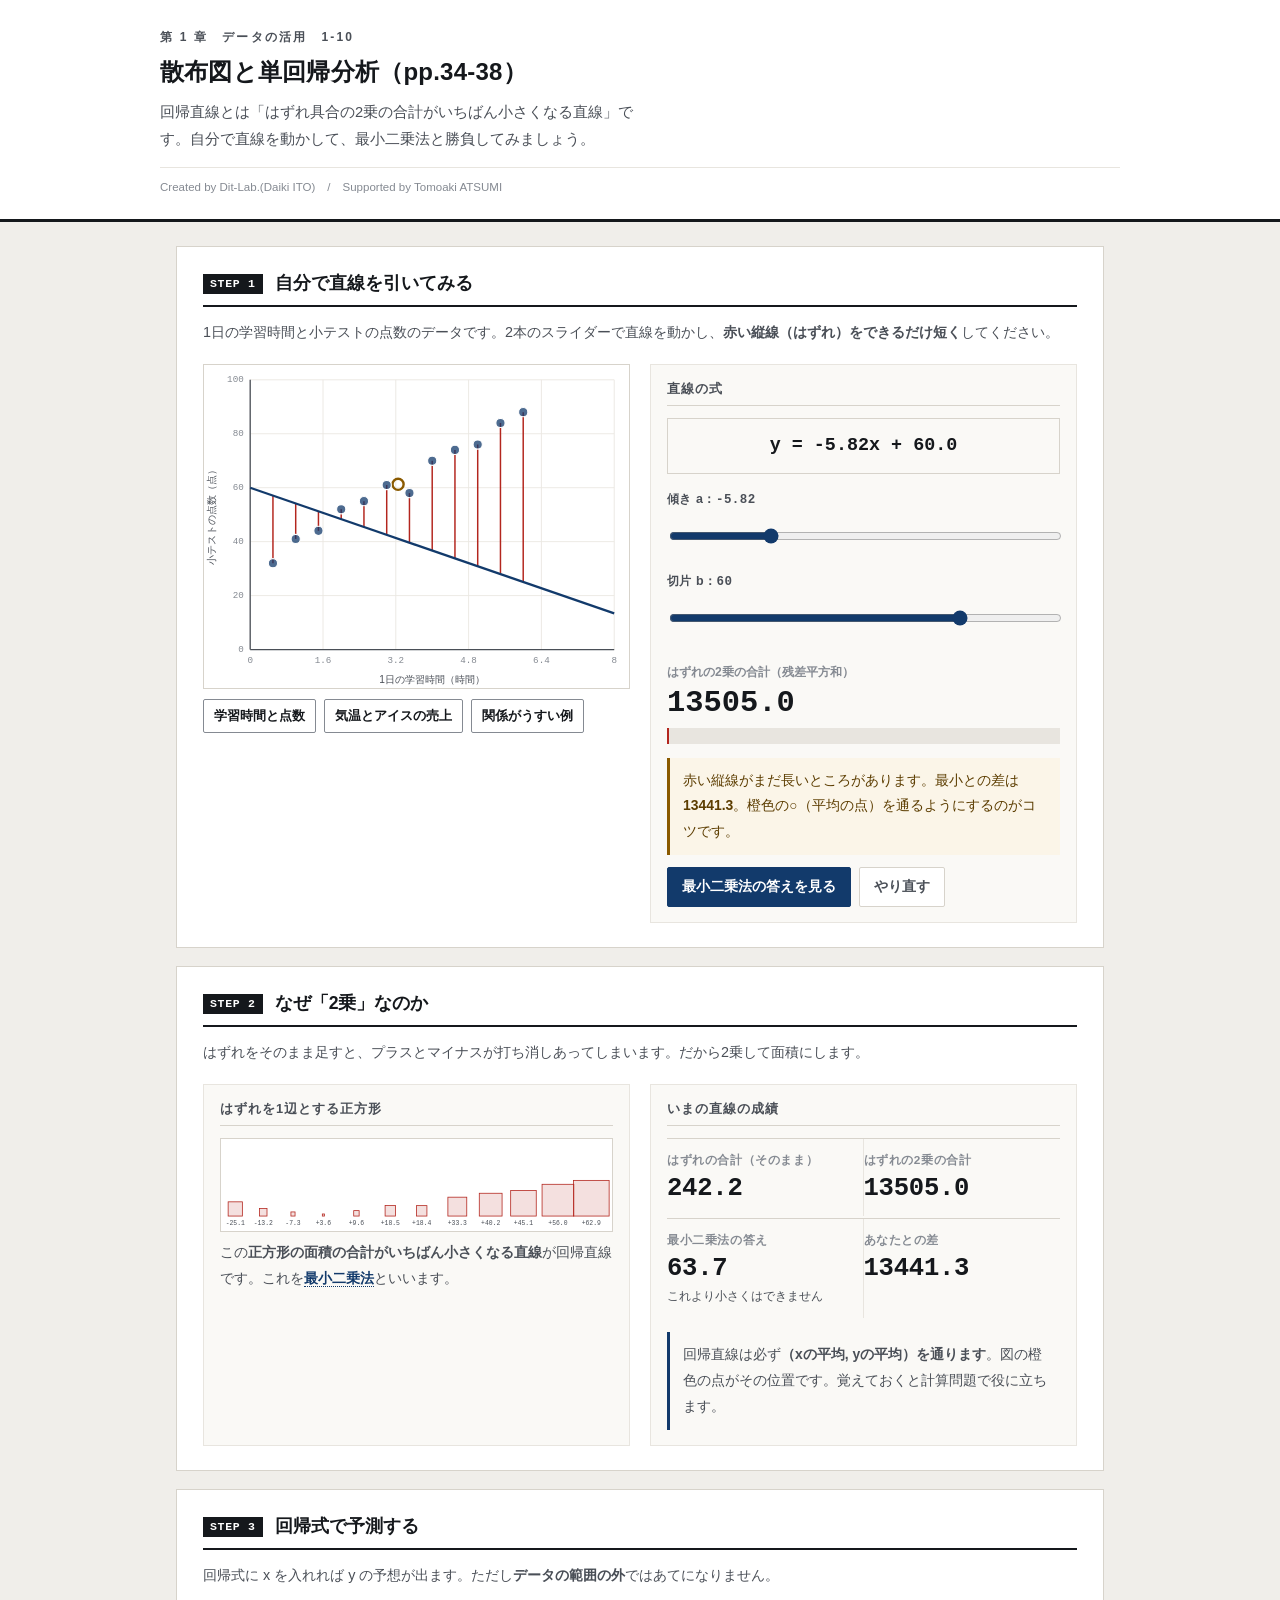
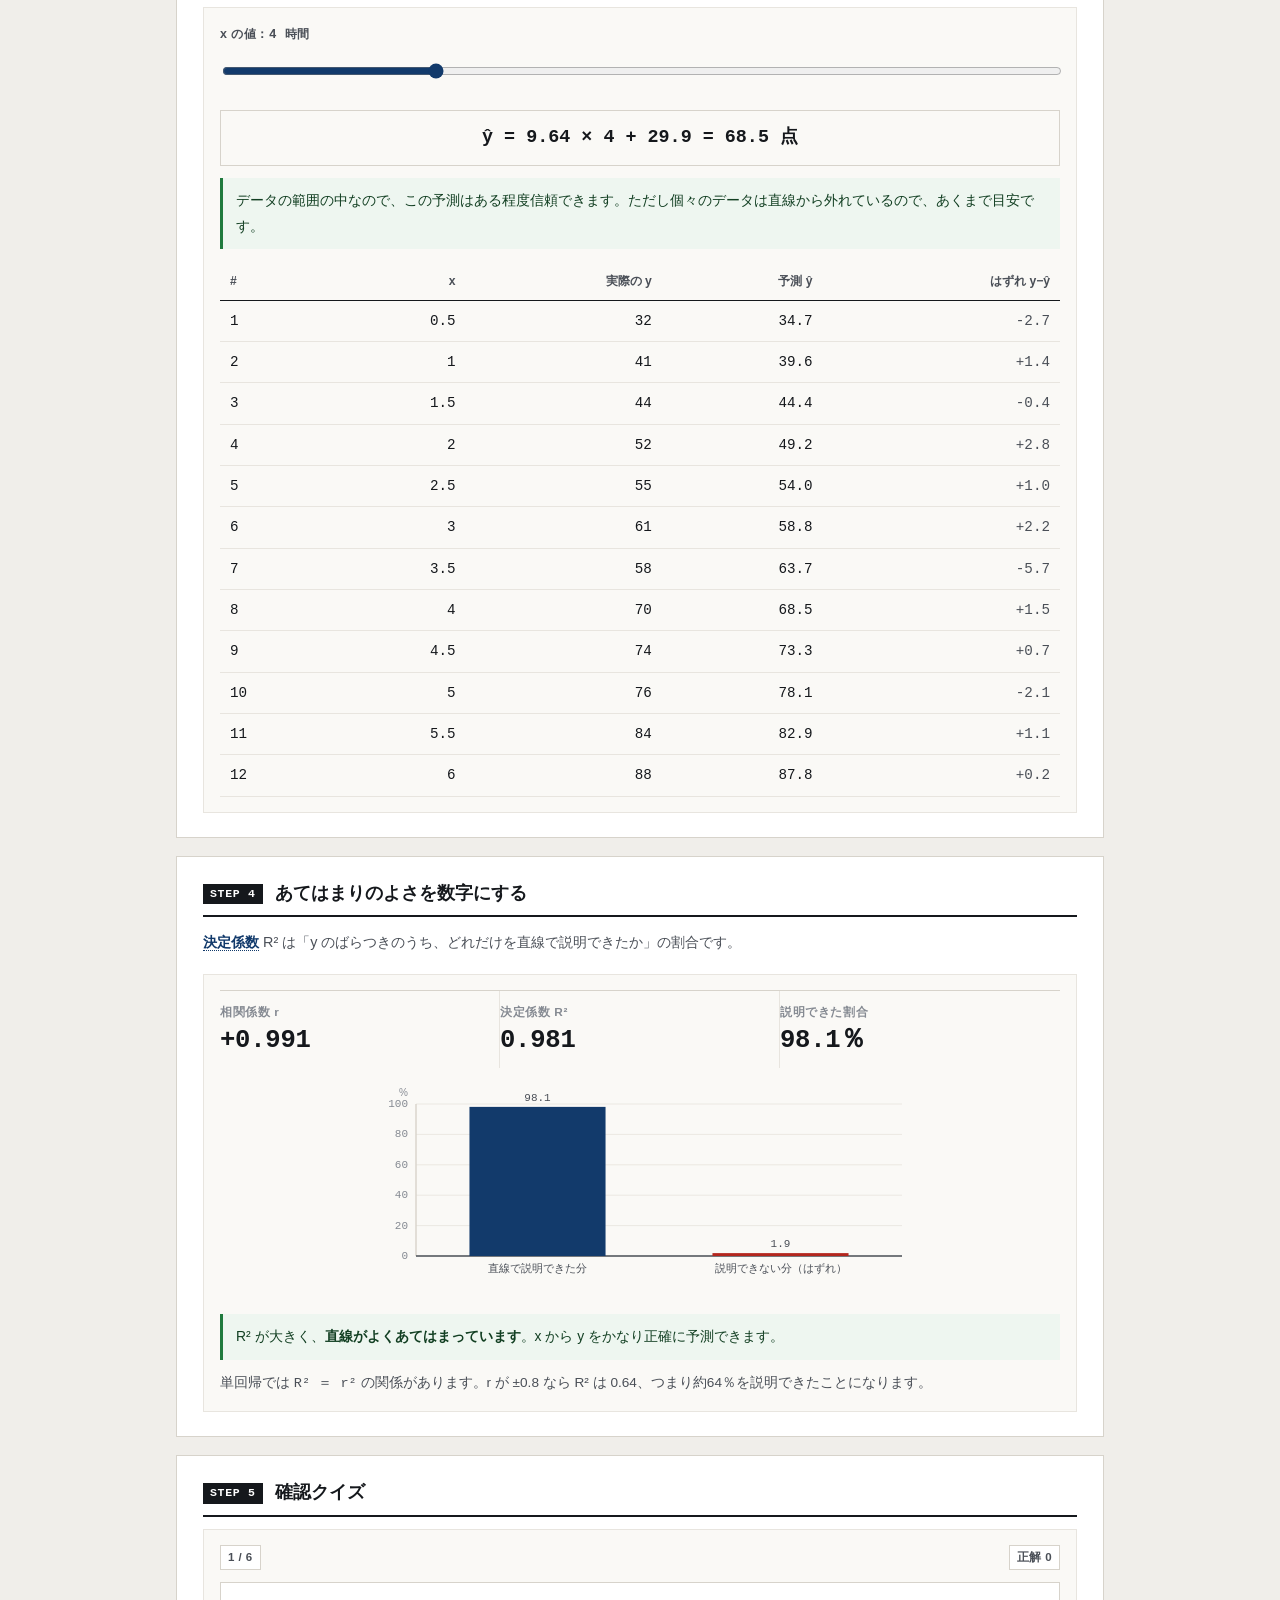
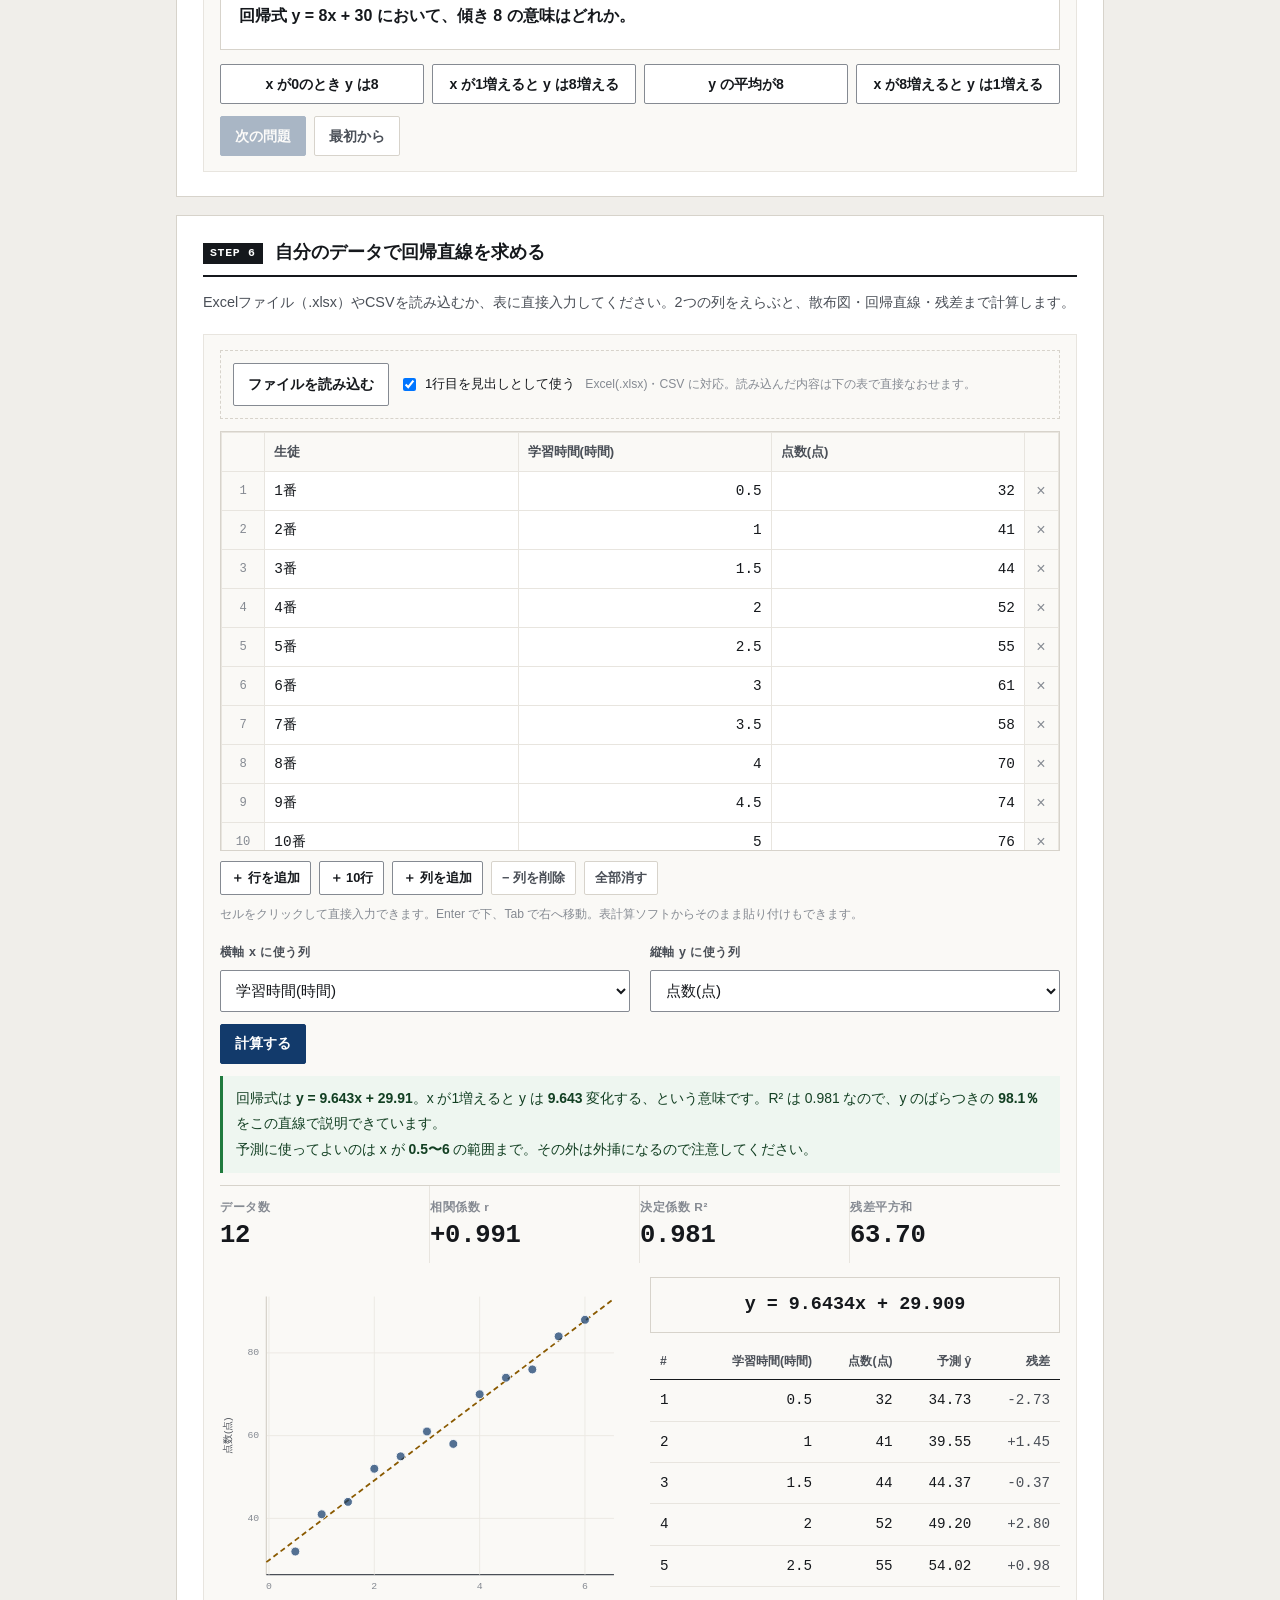
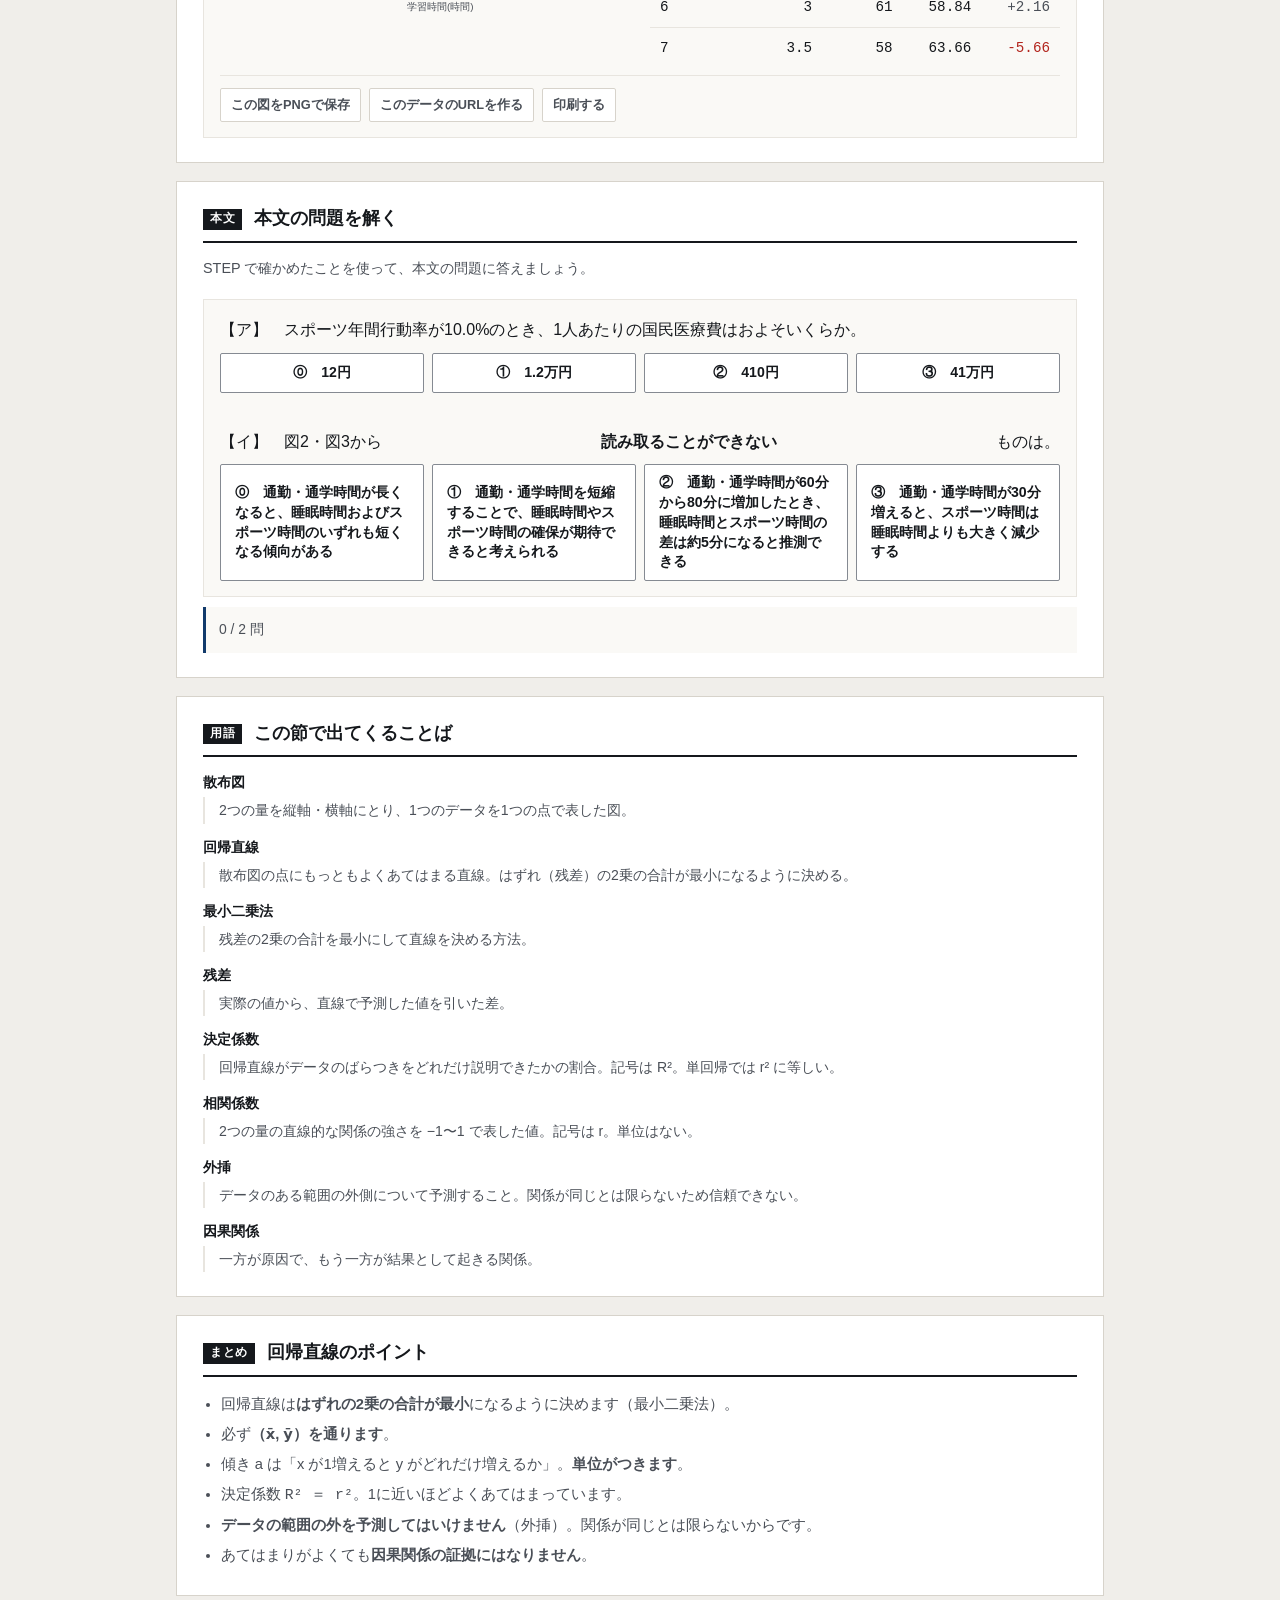
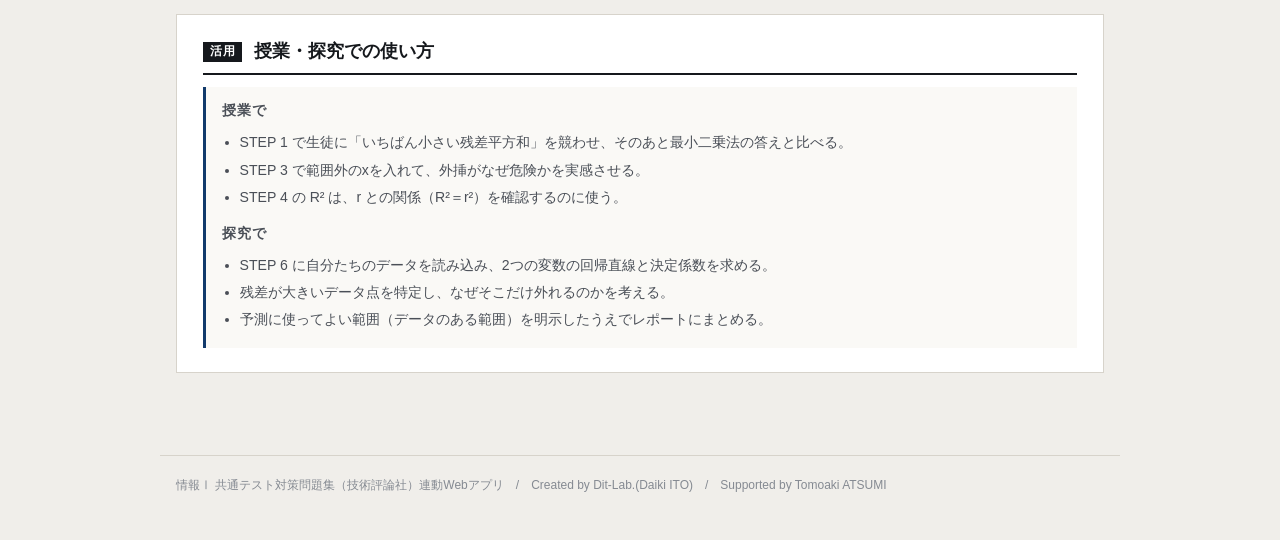
==== commit f2346774: "chore: 不要ファイルを整理（ツールの作業ファイル・未使用JS・残骸画像） - .omc/ .serena/ __pycache__/ を削除し .gitignore に追加 - 各アプリが実際に" ====
--- a/index.html
+++ b/index.html
@@ -208,8 +208,8 @@
 
 <script src="js/tools.js?v=c07db610"></script>
 <script src="js/chart.js?v=fb6e3be1"></script>
+<script src="js/xlsx.js?v=53c47a9c"></script>
 <script src="js/grid.js?v=b72ee2f5"></script>
-<script src="js/xlsx.js?v=53c47a9c"></script>
 <script src="js/datainput.js?v=dbe2aecf"></script>
 <script src="js/terms.js?v=e9184cc4"></script>
 <script src="js/quiz.js?v=5d6779cc"></script>
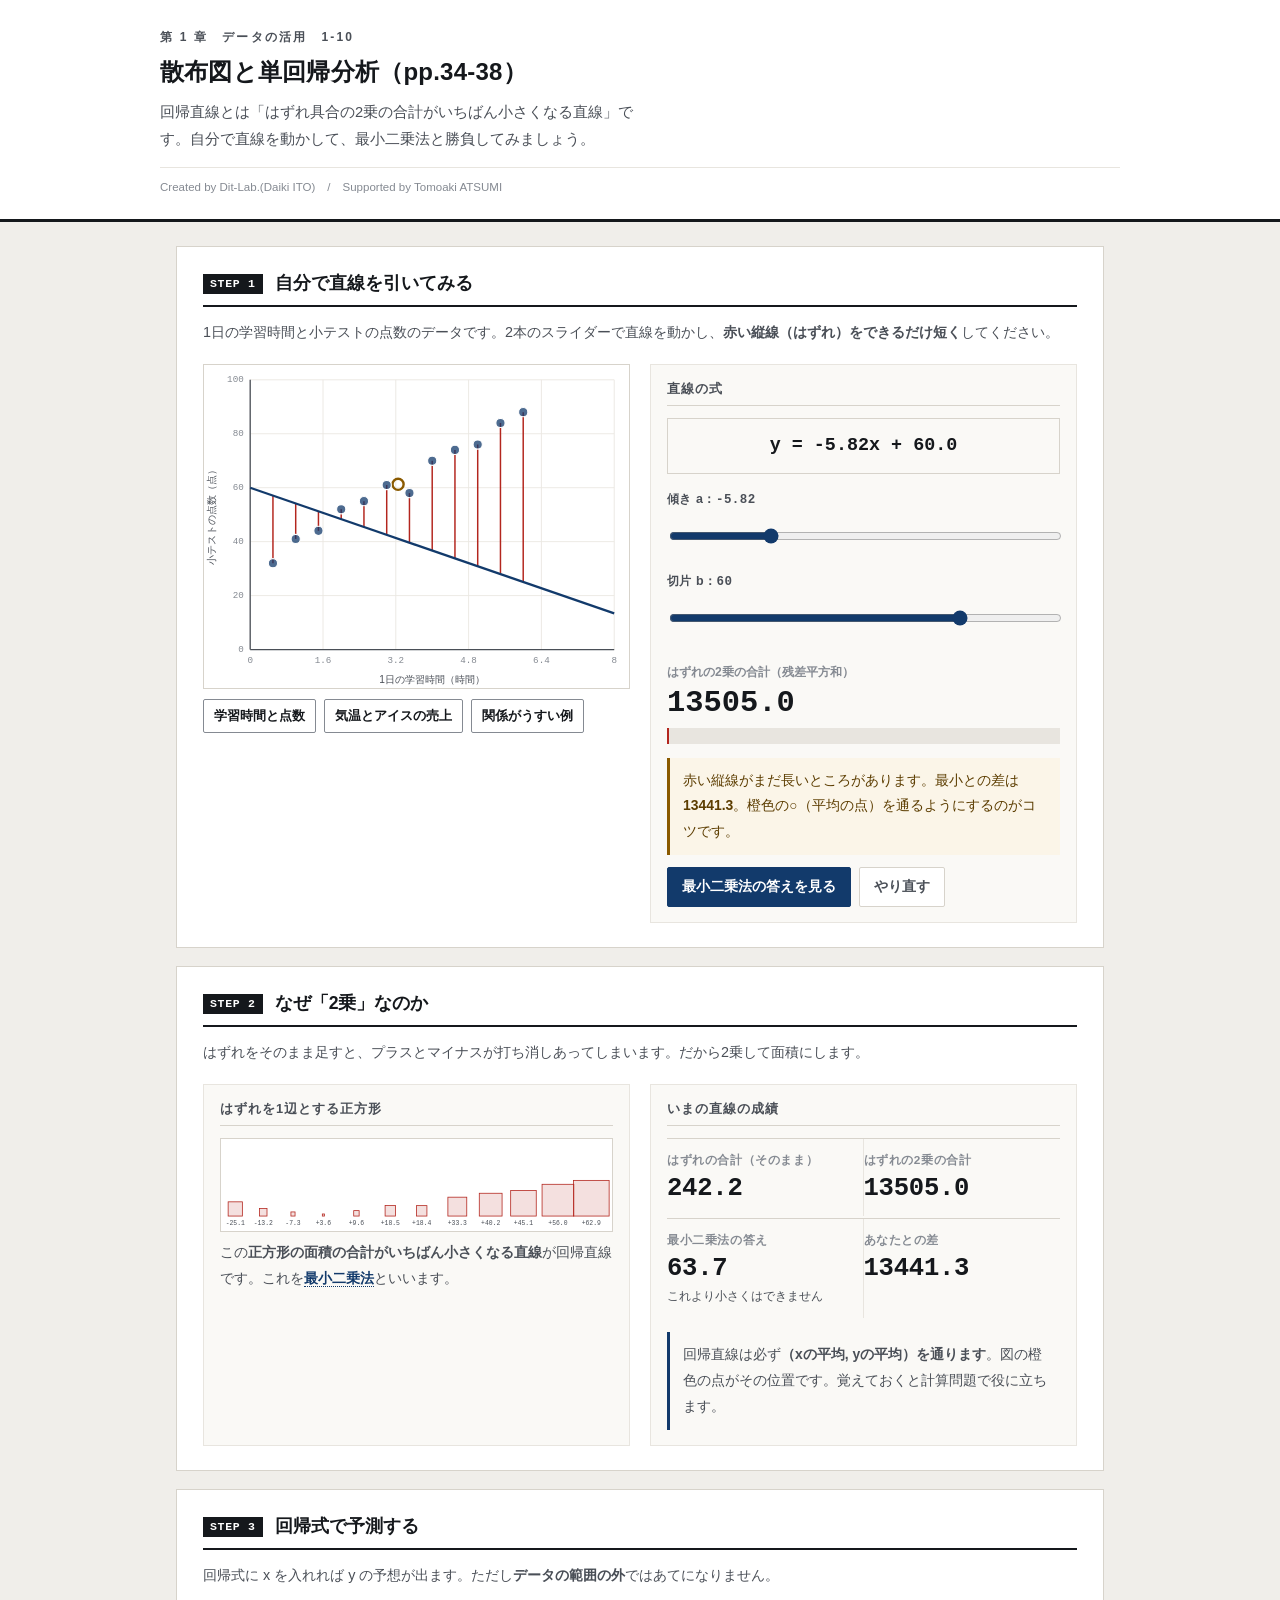
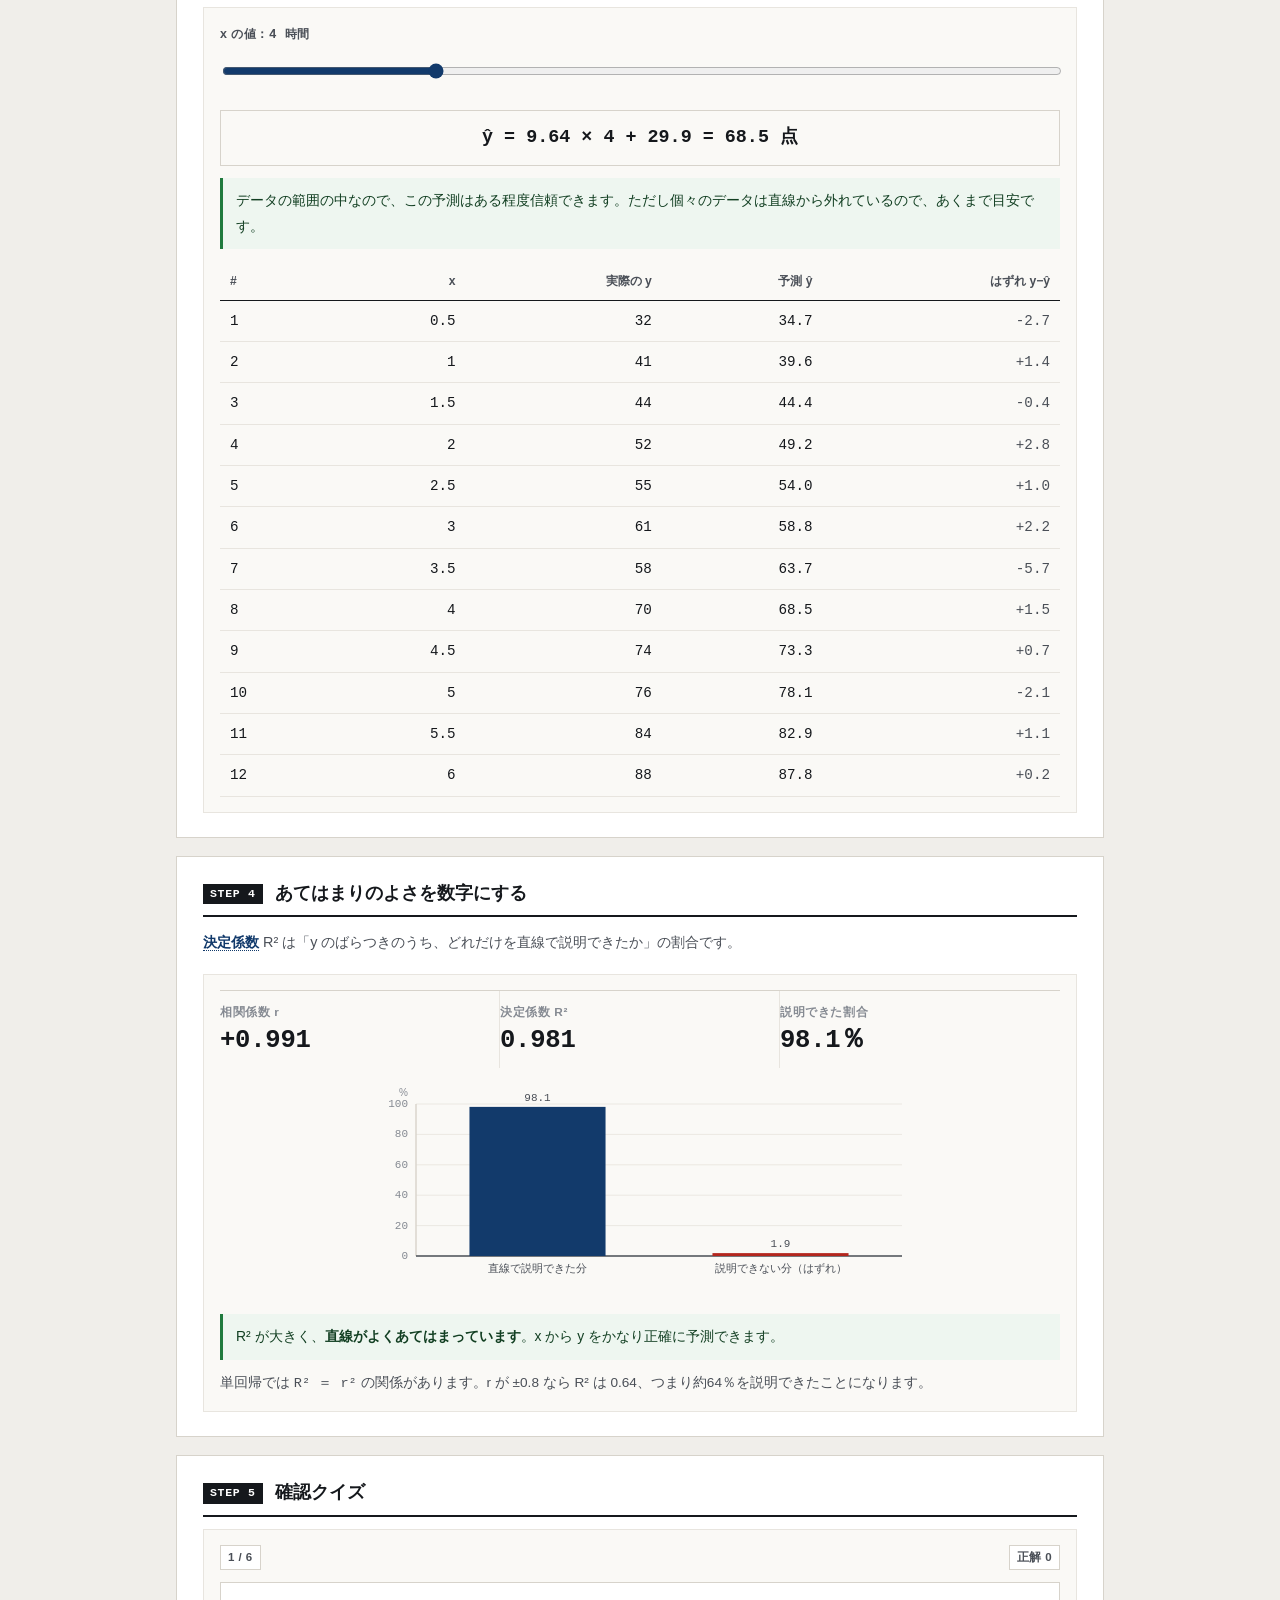
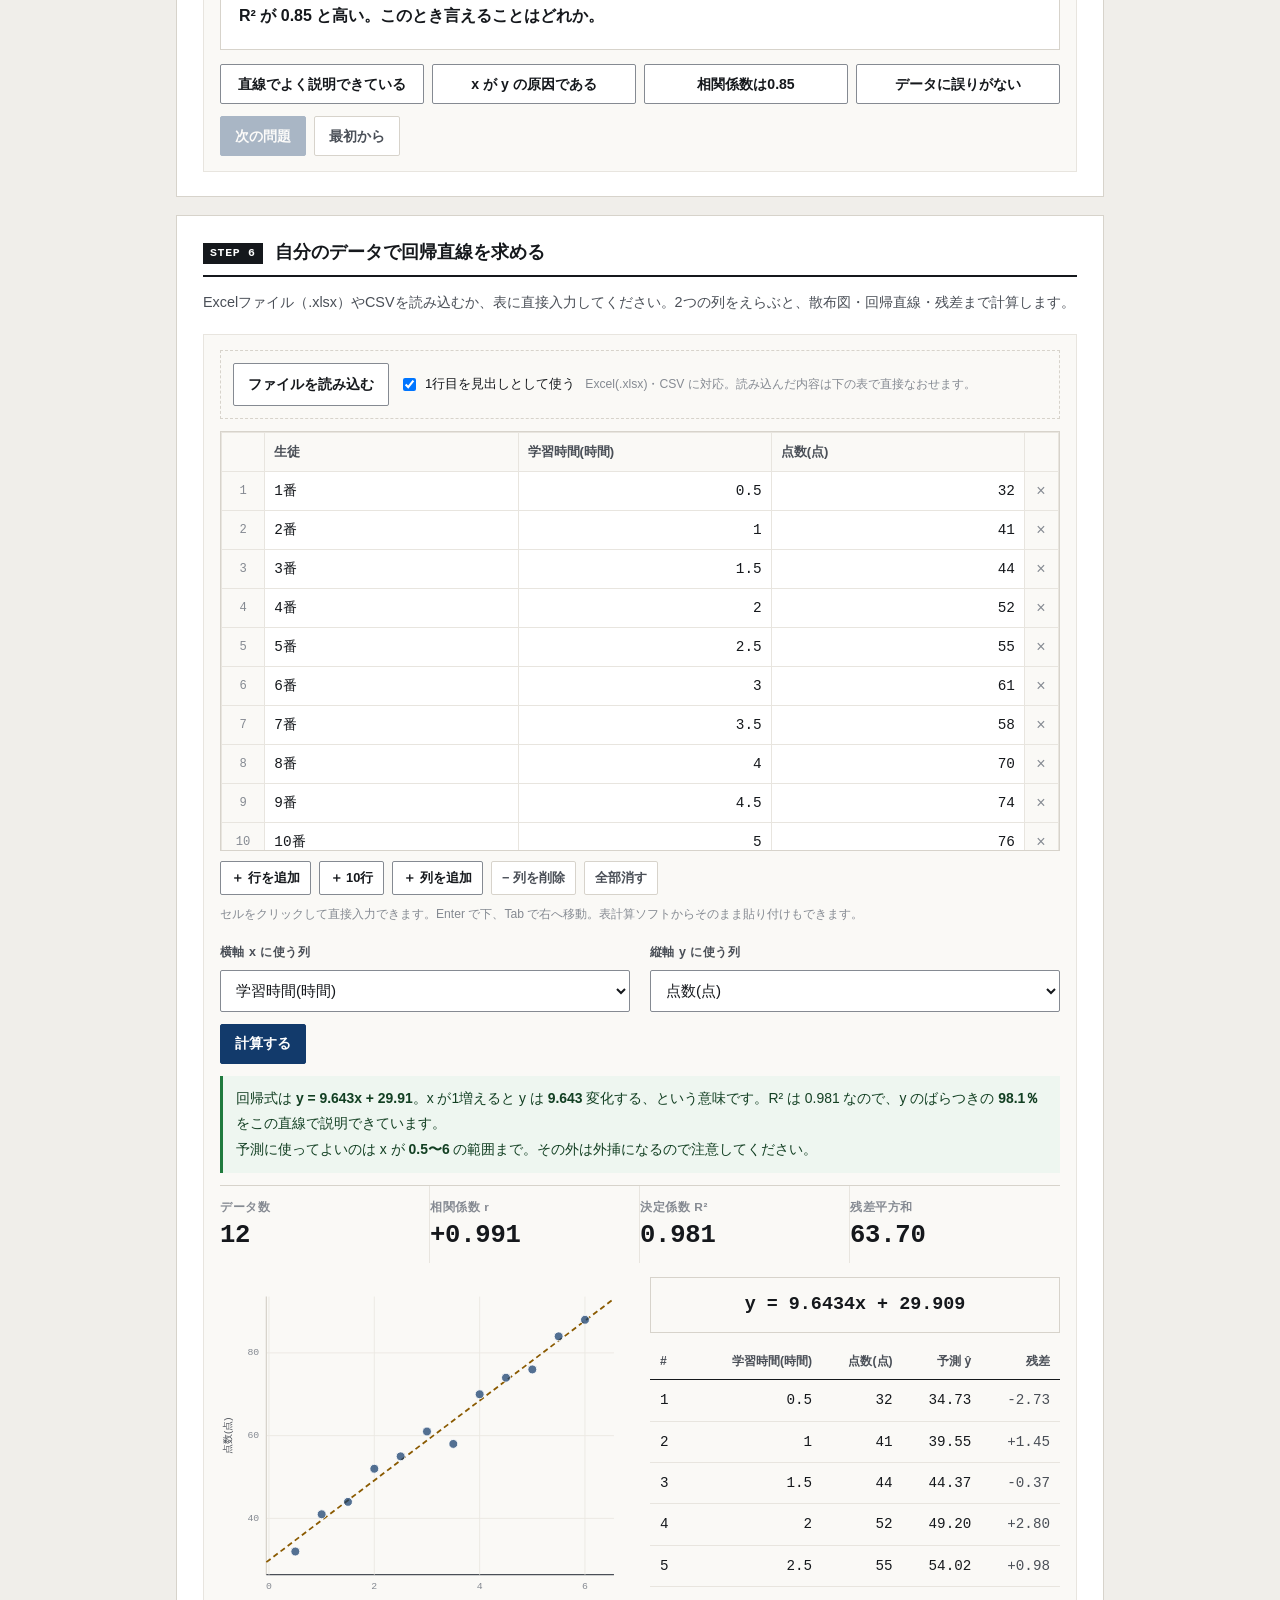
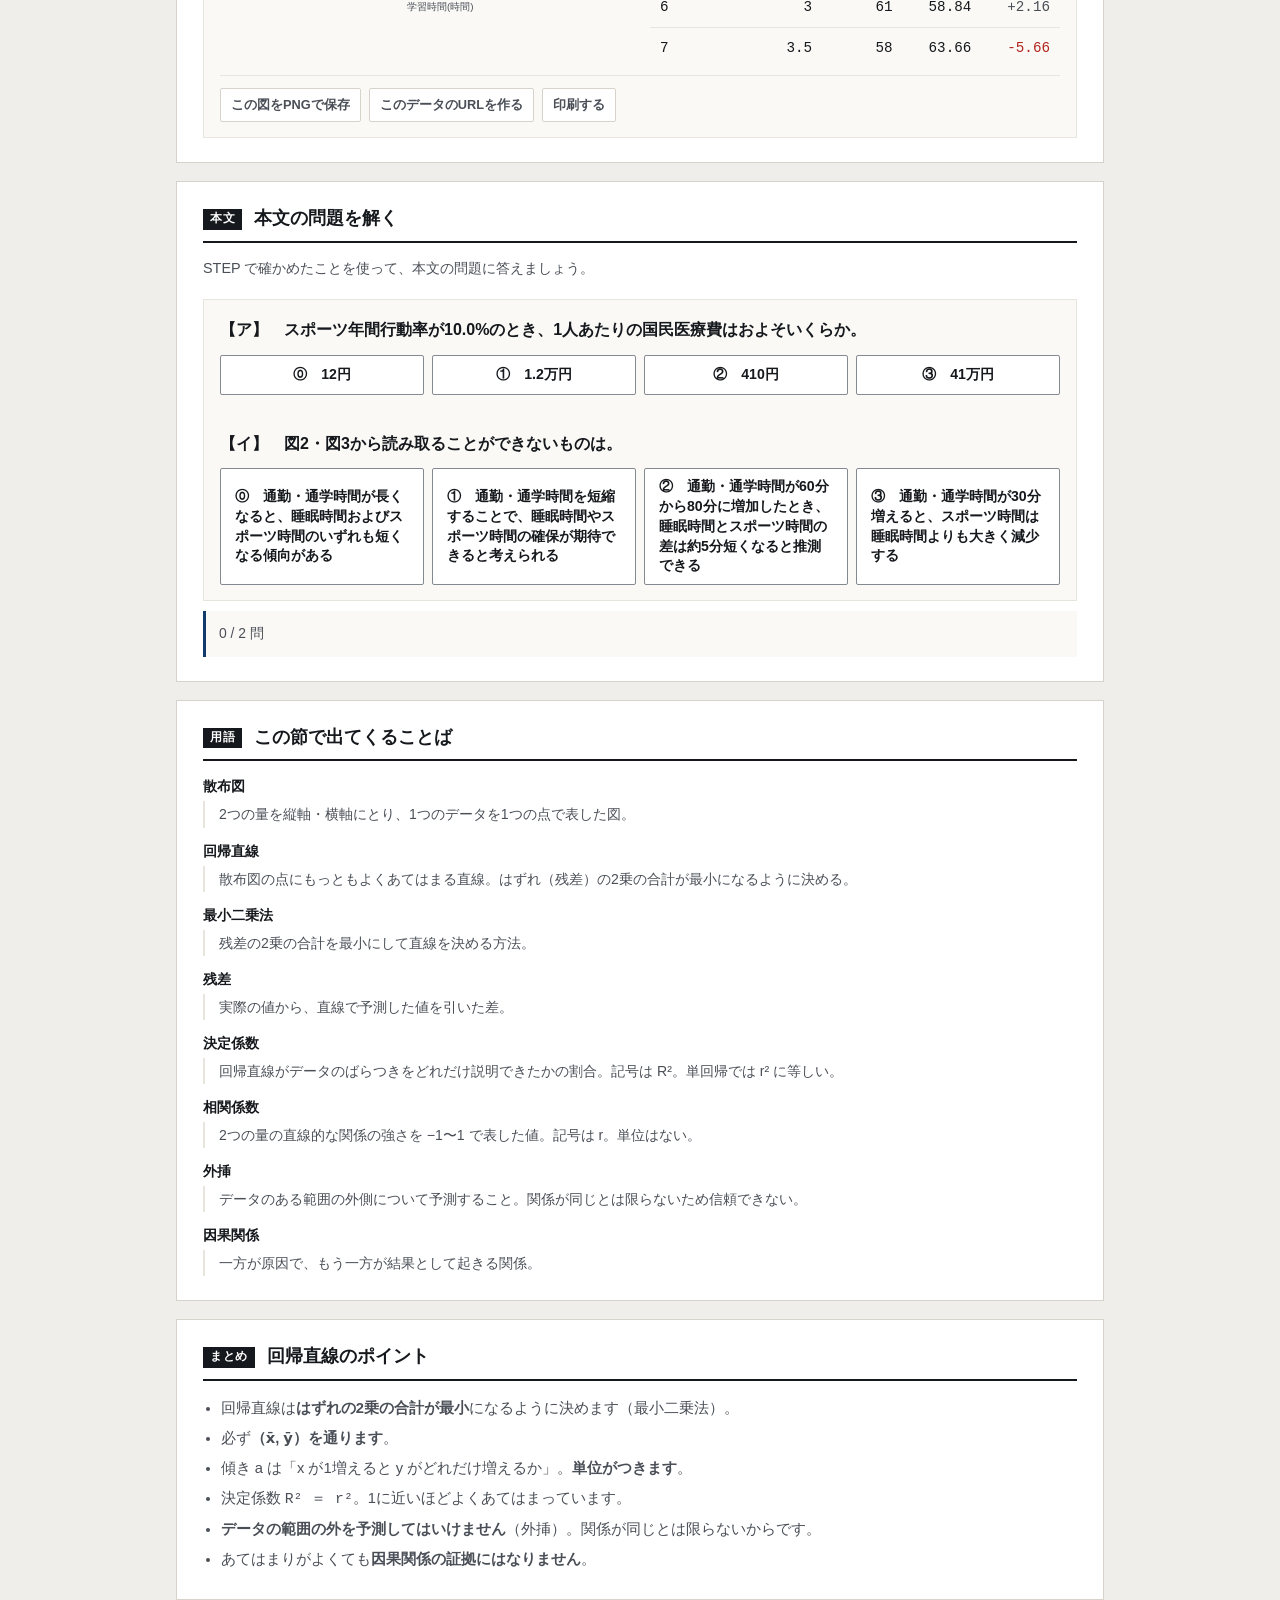
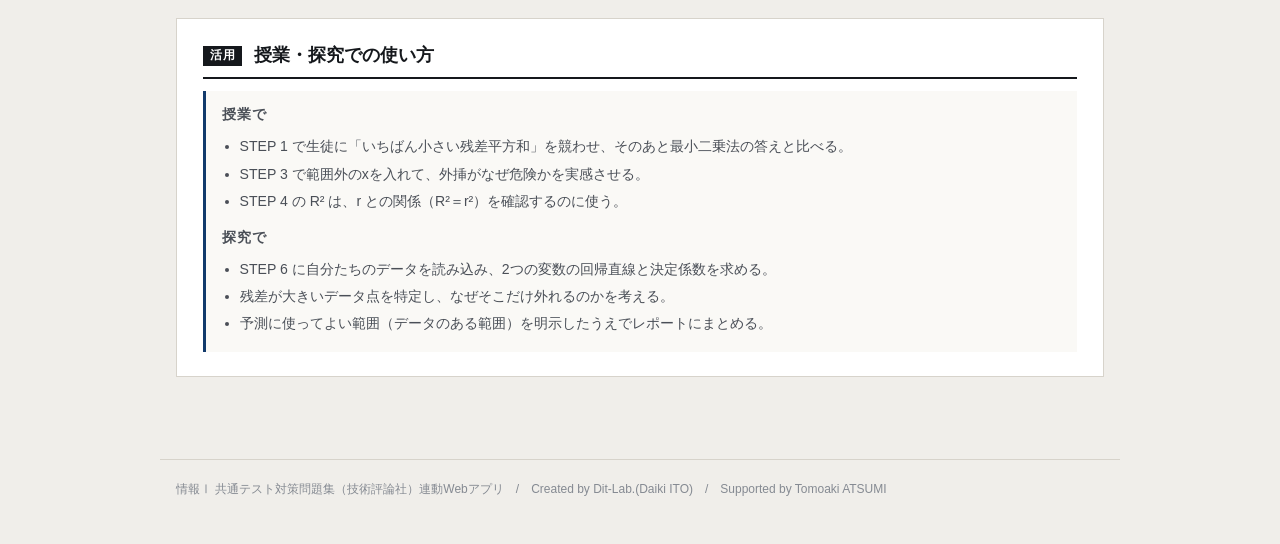
==== commit 3508f681: "fix: 正誤表P.35に対応し問1b選択肢②の文言を修正" ====
--- a/index.html
+++ b/index.html
@@ -6,7 +6,7 @@
 <title>散布図と単回帰分析｜情報Ⅰ共通テスト対策問題集</title>
 <meta name="description" content="回帰直線とは「はずれ具合の2乗の合計がいちばん小さくなる直線」です。自分で直線を動かして、最小二乗法と勝負してみましょう。">
 <link rel="icon" href="data:image/svg+xml,%3Csvg xmlns=%22http://www.w3.org/2000/svg%22 viewBox=%220 0 32 32%22%3E%3Crect width=%2232%22 height=%2232%22 fill=%22%2315181c%22/%3E%3Ctext x=%2216%22 y=%2222%22 font-size=%2218%22 font-family=%22monospace%22 fill=%22%23fff%22 text-anchor=%22middle%22%3E01%3C/text%3E%3C/svg%3E">
-<link rel="stylesheet" href="css/style.css?v=239696b1">
+<link rel="stylesheet" href="css/style.css?v=ea93572e">
 <link rel="stylesheet" href="css/app.css?v=a5a8e687">
 </head>
 <body>
@@ -212,7 +212,7 @@
 <script src="js/grid.js?v=b72ee2f5"></script>
 <script src="js/datainput.js?v=dbe2aecf"></script>
 <script src="js/terms.js?v=e9184cc4"></script>
-<script src="js/quiz.js?v=5d6779cc"></script>
-<script src="js/app.js?v=31e25f87"></script>
+<script src="js/quiz.js?v=13402362"></script>
+<script src="js/app.js?v=807a0df2"></script>
 </body>
 </html>
--- a/css/style.css
+++ b/css/style.css
@@ -68,6 +68,7 @@
 .grid{display:grid; gap:20px}
 .grid > *{min-width:0}          /* 子の中身で列が広がるのを防ぐ */
 @media(min-width:800px){ .grid.c2{grid-template-columns:1fr 1fr} }
+@media(min-width:800px){ .grid.c21{grid-template-columns:1.45fr 1fr} }
 
 .panel{border:1px solid var(--rule-2); background:var(--paper-2); padding:15px 16px; min-width:0}
 .panel > h3{
@@ -225,7 +226,7 @@
   .dg-c, .dg-h{ min-width:110px }
 }
 @media (max-width:820px){
-  .grid.c2{grid-template-columns:1fr}
+  .grid.c2,.grid.c21{grid-template-columns:1fr}
   .dg-scroll{max-height:340px}
   .filebox{flex-direction:column; align-items:stretch}
   .filebox .sel{max-width:100%}
@@ -267,3 +268,13 @@
   cursor:pointer; font-size:.88rem; max-width:100%; text-align:left; font-family:inherit; color:var(--ink)}
 .cards .c:hover{background:var(--warn-bg)}
 .cards .c.used{opacity:.35; pointer-events:none}
+
+/* --- 予想してから実行 --- */
+.pmark{display:inline-block; background:var(--accent); color:#fff; font-size:.7rem; font-weight:700;
+  letter-spacing:.08em; padding:2px 7px; border-radius:2px; margin-right:8px; vertical-align:2px}
+input.pin{font-size:1.05rem; padding:7px 10px; border:1px solid var(--rule); border-radius:3px;
+  width:9em; max-width:100%; background:#fff}
+.btn-row .unit{color:var(--muted); font-size:.9rem}
+.choice4 .btn.on{border-color:var(--accent); box-shadow:inset 0 0 0 1px var(--accent); font-weight:700}
+/* 設問文の見出し（flex ではなく通常の段落。.qhead は左右振り分け用なので用途が別） */
+.pq{margin:0 0 10px; font-weight:700; line-height:1.85}
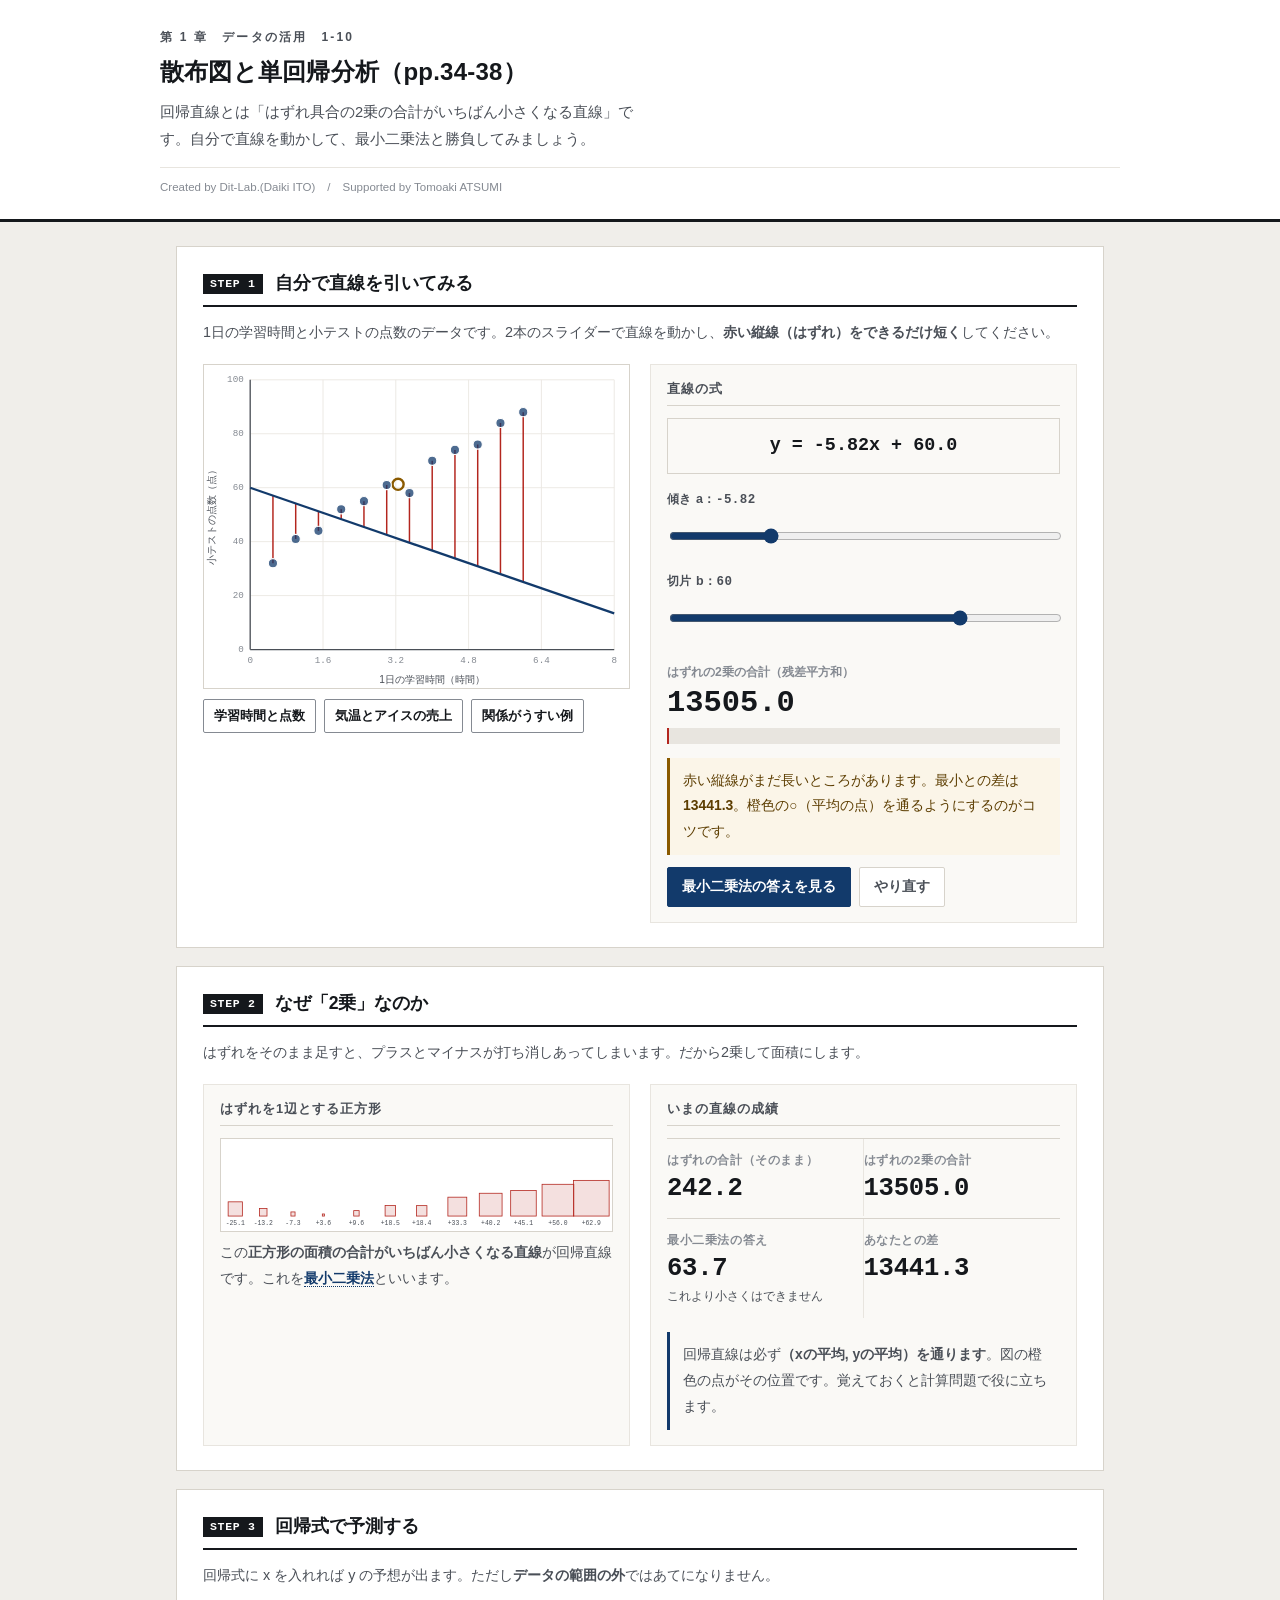
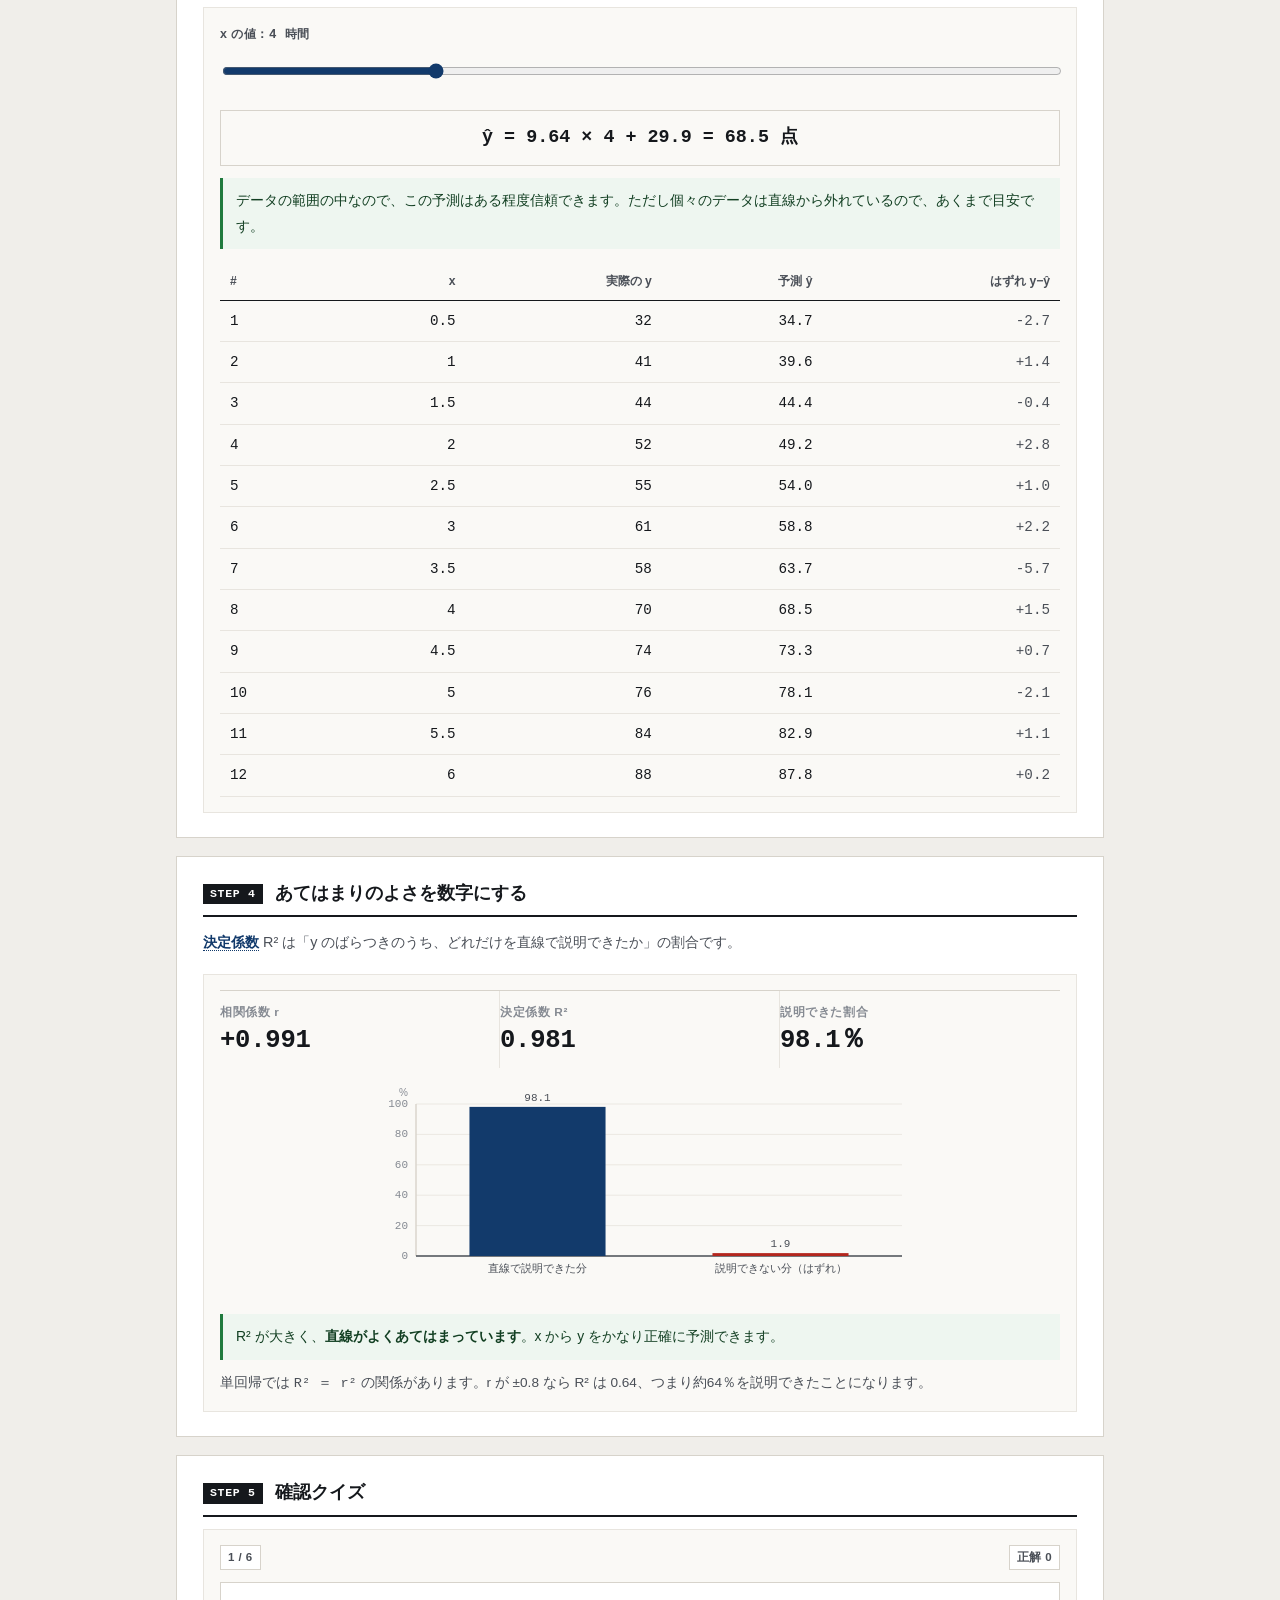
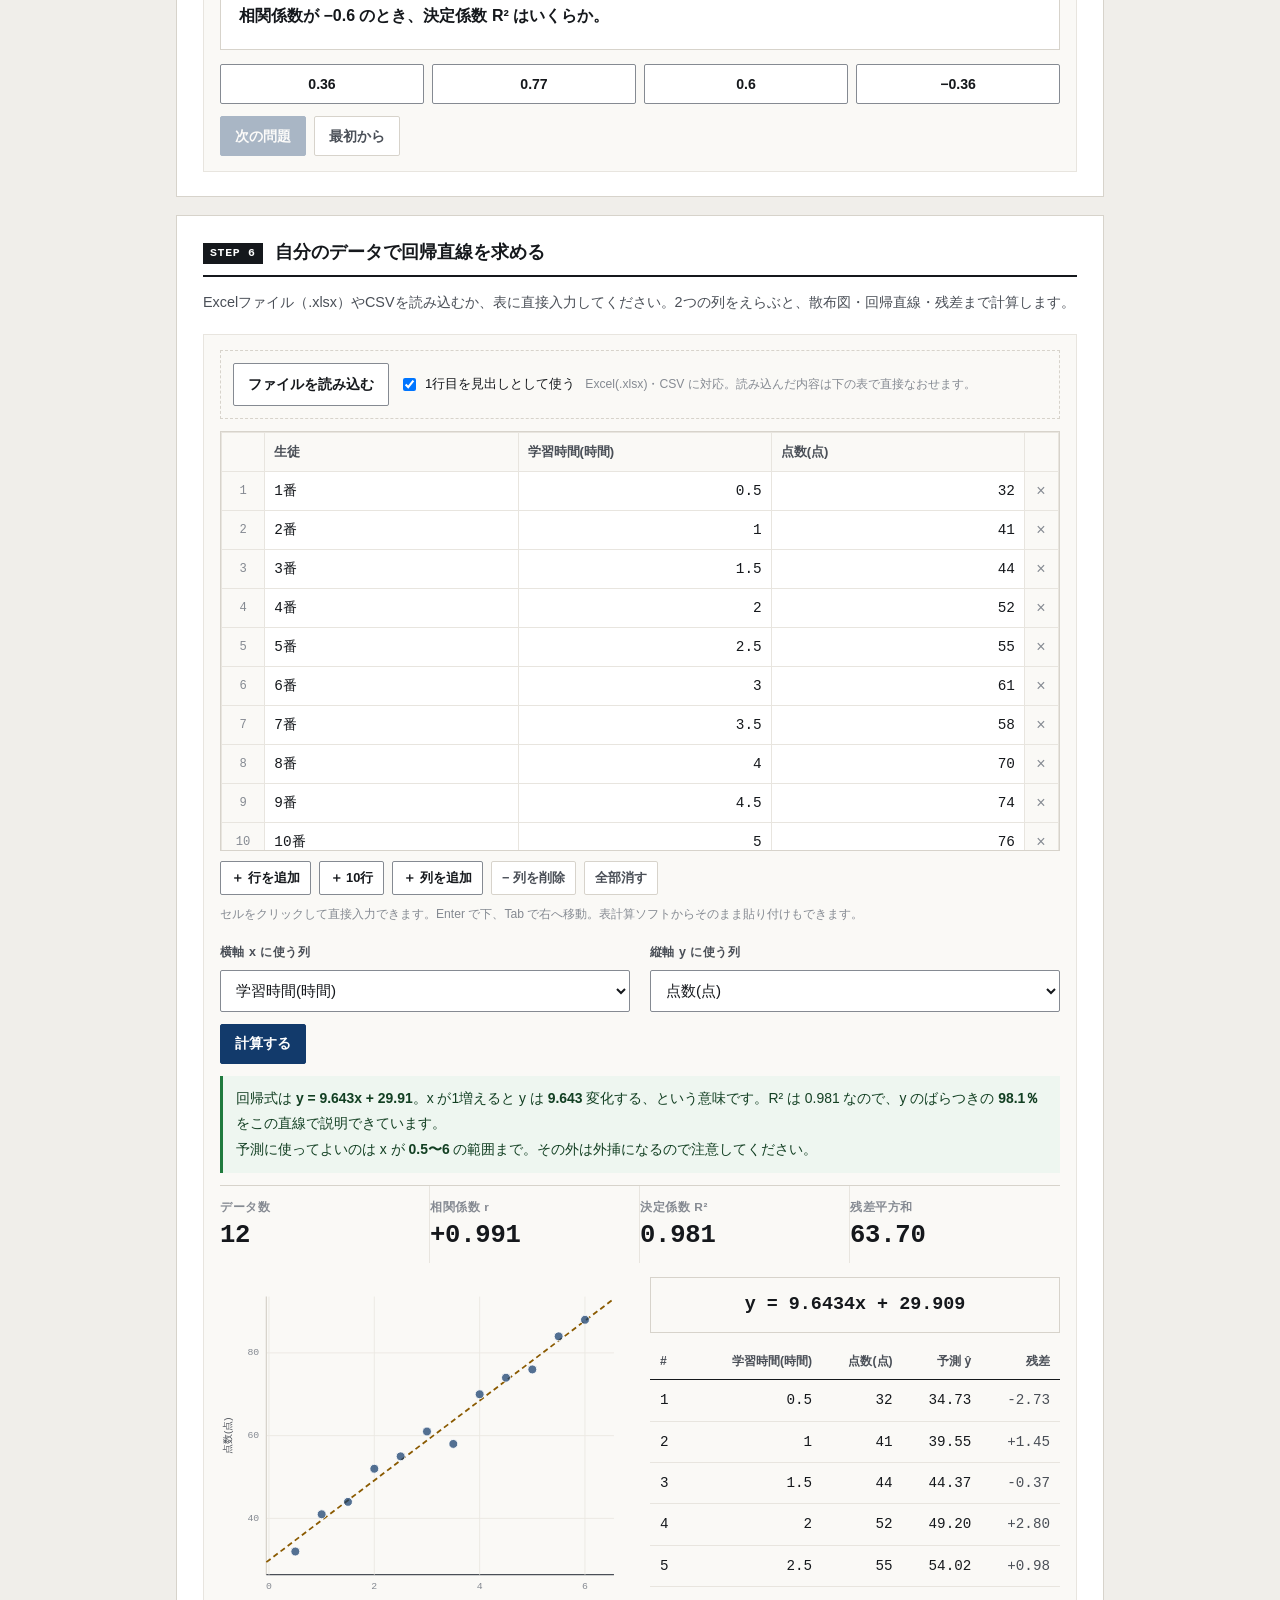
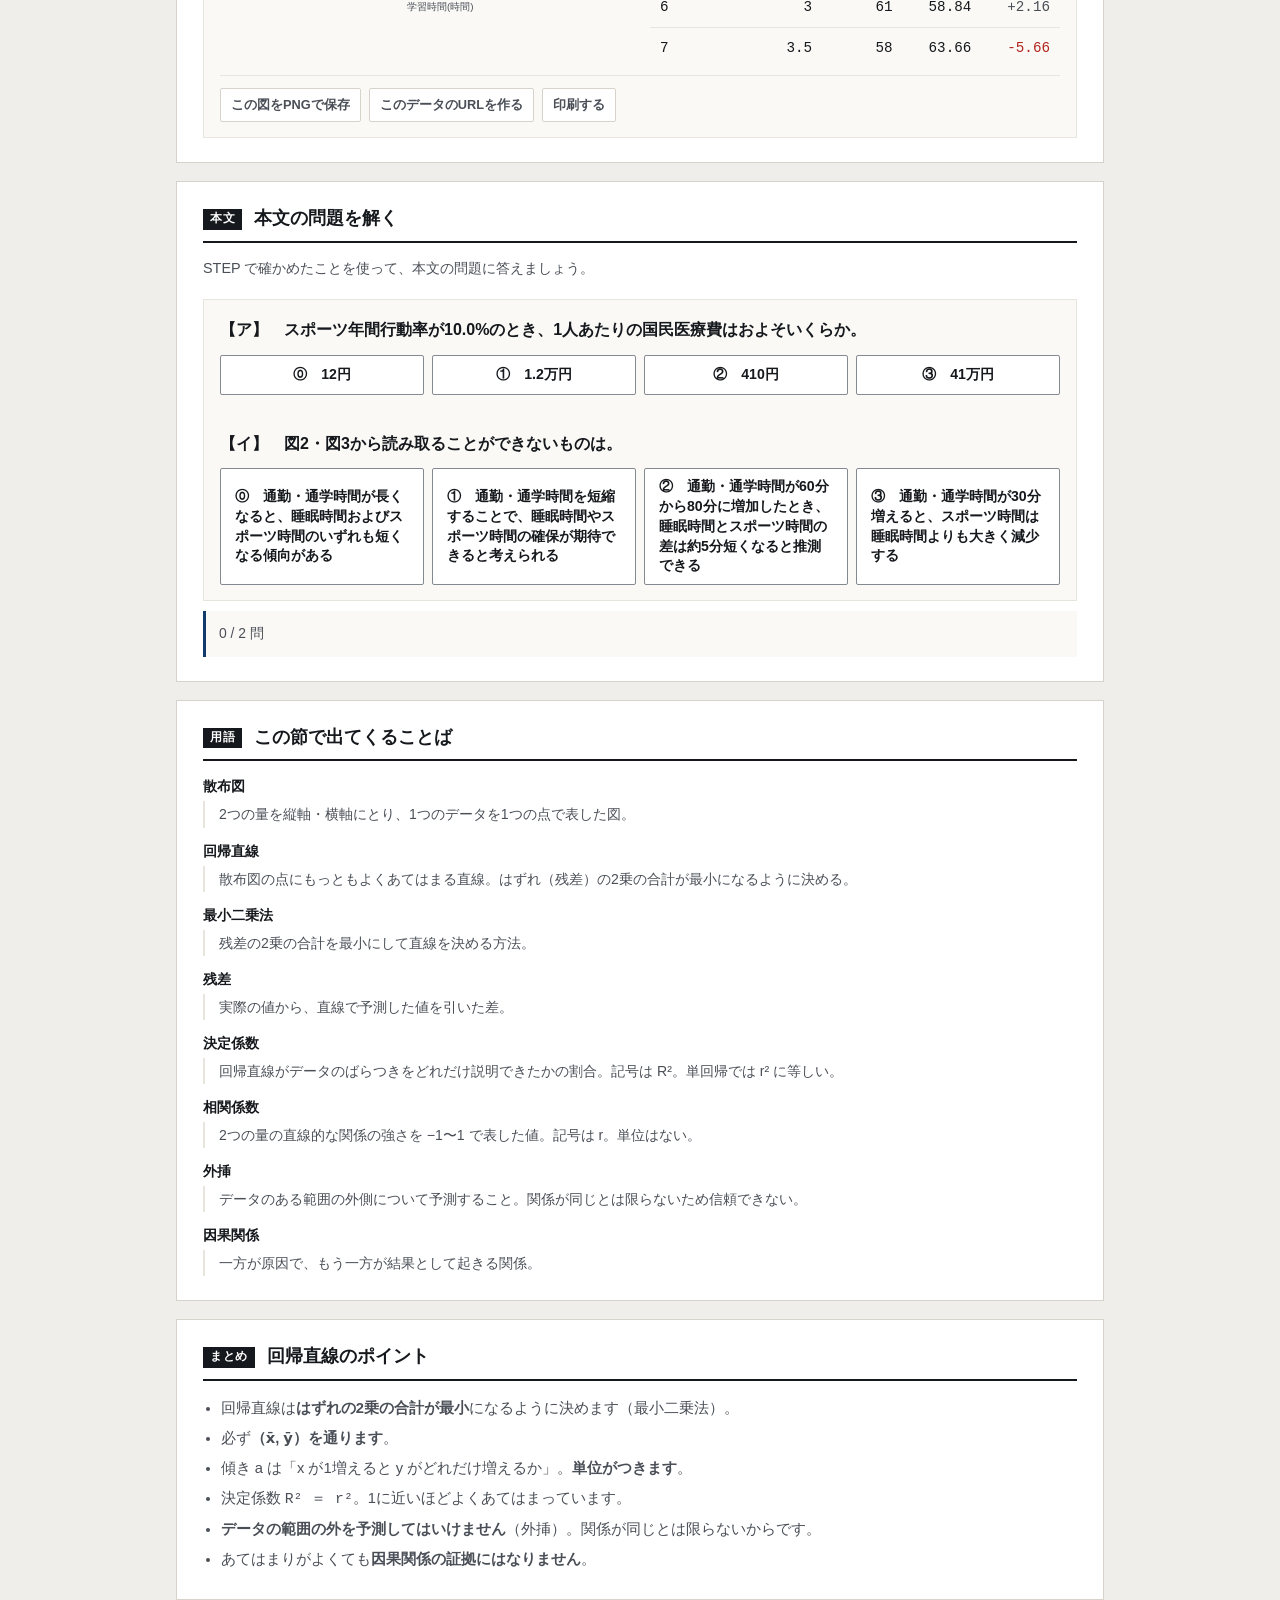
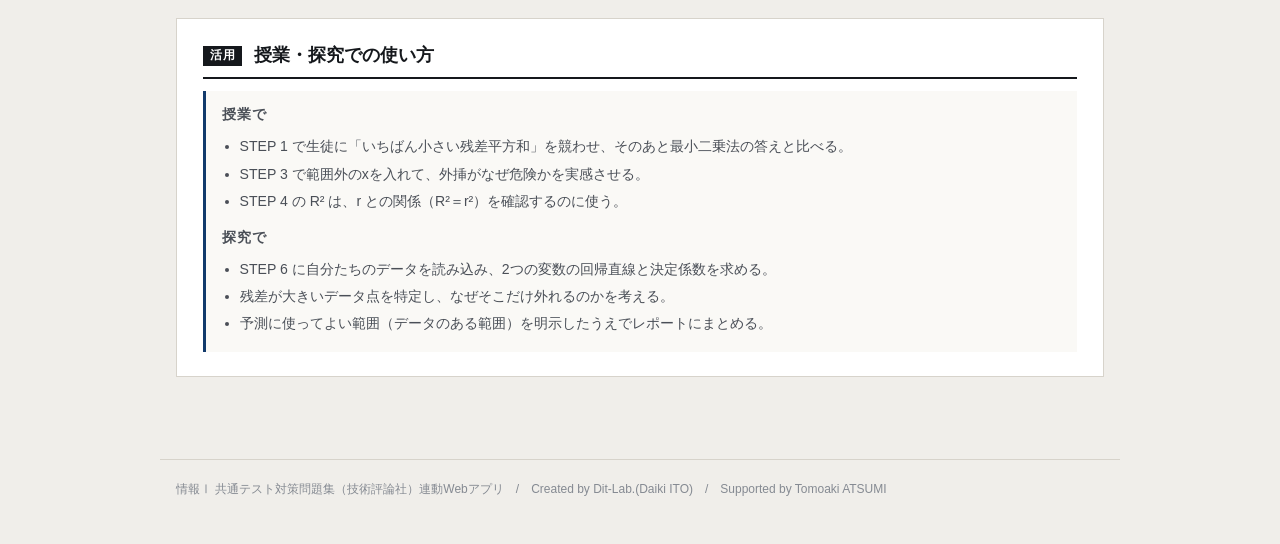
==== commit ab67c68f: "fix: 解説文が折り返さず画面からはみ出す場合がある不具合を修正" ====
--- a/index.html
+++ b/index.html
@@ -6,7 +6,7 @@
 <title>散布図と単回帰分析｜情報Ⅰ共通テスト対策問題集</title>
 <meta name="description" content="回帰直線とは「はずれ具合の2乗の合計がいちばん小さくなる直線」です。自分で直線を動かして、最小二乗法と勝負してみましょう。">
 <link rel="icon" href="data:image/svg+xml,%3Csvg xmlns=%22http://www.w3.org/2000/svg%22 viewBox=%220 0 32 32%22%3E%3Crect width=%2232%22 height=%2232%22 fill=%22%2315181c%22/%3E%3Ctext x=%2216%22 y=%2222%22 font-size=%2218%22 font-family=%22monospace%22 fill=%22%23fff%22 text-anchor=%22middle%22%3E01%3C/text%3E%3C/svg%3E">
-<link rel="stylesheet" href="css/style.css?v=ea93572e">
+<link rel="stylesheet" href="css/style.css?v=1b60c856">
 <link rel="stylesheet" href="css/app.css?v=a5a8e687">
 </head>
 <body>
--- a/css/style.css
+++ b/css/style.css
@@ -118,7 +118,7 @@
 table.tbl thead th{border-bottom:1.5px solid var(--ink); font-size:.76rem; color:var(--ink-2); font-weight:700; white-space:nowrap}
 .tbl-scroll{overflow-x:auto; -webkit-overflow-scrolling:touch; max-width:100%}
 
-.note{padding:10px 13px; font-size:.87rem; border-left:3px solid var(--ink-3); background:var(--paper-2)}
+.note{padding:10px 13px; font-size:.87rem; border-left:3px solid var(--ink-3); background:var(--paper-2); overflow-wrap:break-word; word-break:break-word}
 .note.ok{background:var(--ok-bg); border-left-color:var(--ok); color:#123f22}
 .note.ng{background:var(--ng-bg); border-left-color:var(--ng); color:#6d1a15}
 .note.info{background:var(--paper-2); border-left-color:var(--accent); color:var(--ink-2)}
